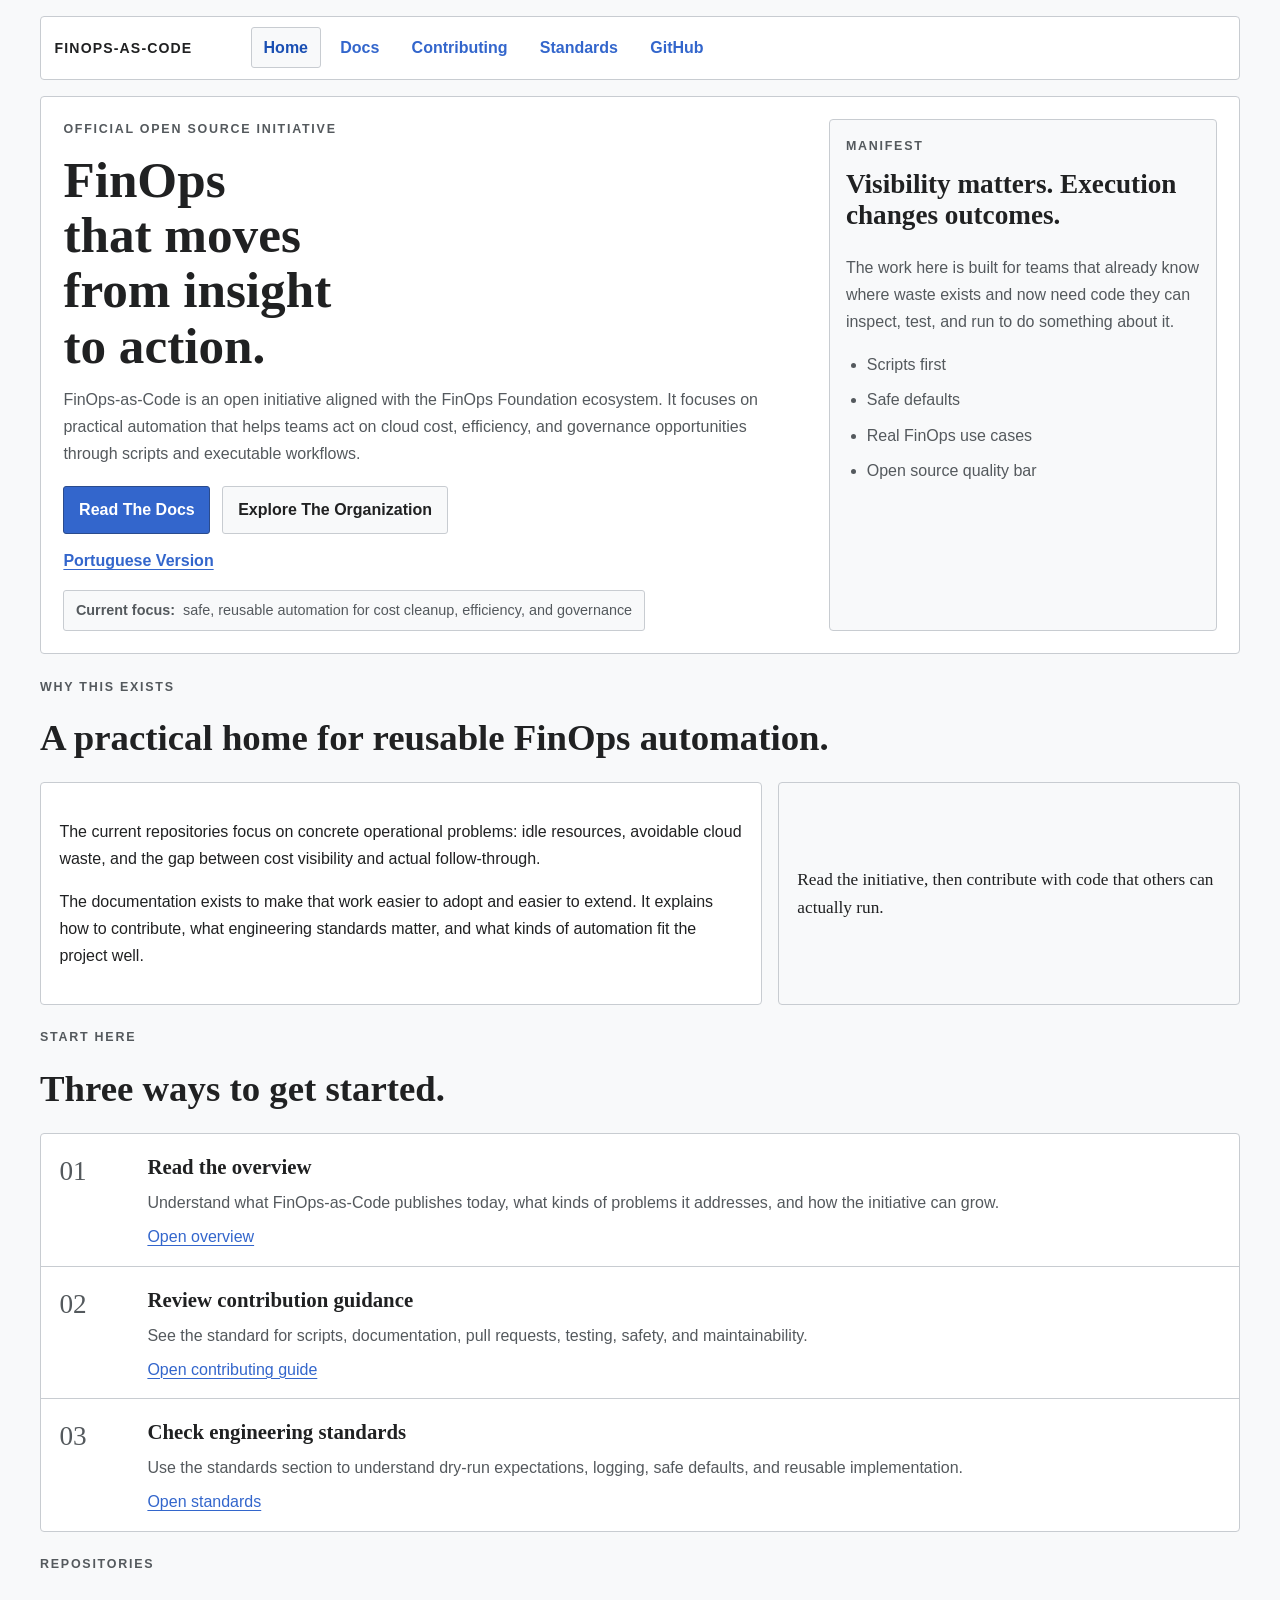
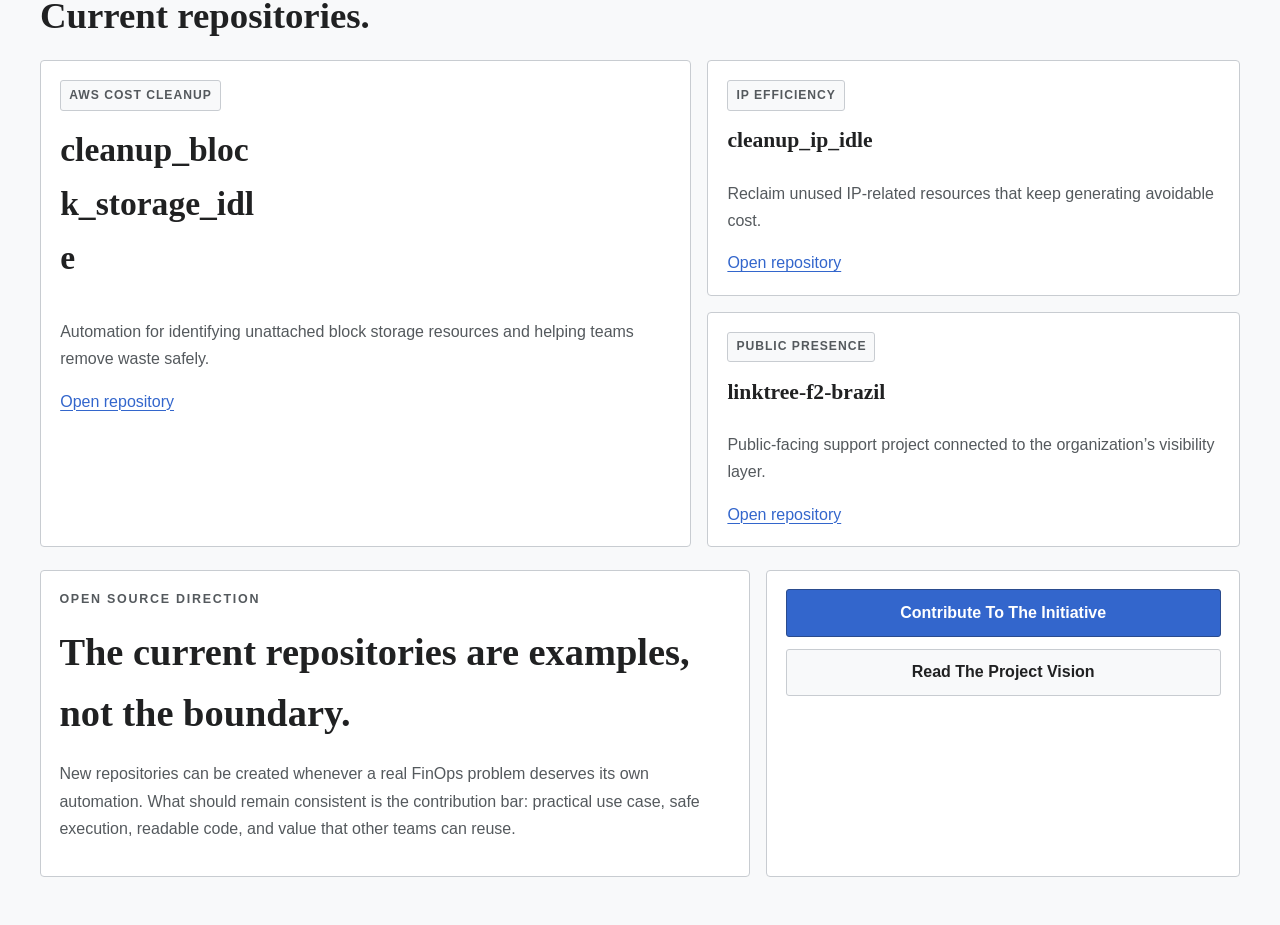
==== index.html @ 32e4cc2f "stabilize home layout and refactor docs pages" ====
<!DOCTYPE html>
<html lang="en">
  <head>
    <meta charset="UTF-8" />
    <meta name="viewport" content="width=device-width, initial-scale=1.0" />
    <title>FinOps as Code Docs</title>
    <meta
      name="description"
      content="Shared documentation hub for FinOps-as-Code repositories focused on practical FinOps automation."
    />
    <link rel="stylesheet" href="./assets/site.css" />
  </head>
  <body>
    <div class="shell">
      <div class="topbar">
        <div class="brand">FinOps-as-Code</div>
        <nav class="nav">
          <a class="current" href="./index.html">Home</a>
          <a href="./docs/">Docs</a>
          <a href="./docs/contributing/">Contributing</a>
          <a href="./docs/standards/">Standards</a>
          <a href="https://github.com/FinOps-as-Code">GitHub</a>
        </nav>
      </div>

      <header class="hero">
        <div class="hero-grid">
          <div class="hero-copy">
            <p class="eyebrow">Official Open Source Initiative</p>
            <h1>FinOps that moves from insight to action.</h1>
            <p class="lead">
              FinOps-as-Code is an open initiative aligned with the FinOps Foundation ecosystem. It focuses on
              practical automation that helps teams act on cloud cost, efficiency, and governance opportunities through
              scripts and executable workflows.
            </p>
            <div class="actions">
              <a class="button primary" href="./docs/">Read The Docs</a>
              <a class="button secondary" href="https://github.com/FinOps-as-Code">Explore The Organization</a>
            </div>
            <div class="lang-switch">
              <a href="./index.pt-BR.html">Portuguese Version</a>
            </div>
            <div class="hero-kicker">
              <strong>Current focus:</strong> safe, reusable automation for cost cleanup, efficiency, and governance
            </div>
          </div>

          <aside class="hero-panel">
            <p class="eyebrow">Manifest</p>
            <h2>Visibility matters. Execution changes outcomes.</h2>
            <p>
              The work here is built for teams that already know where waste exists and now need code they can inspect,
              test, and run to do something about it.
            </p>
            <ul class="panel-list">
              <li>Scripts first</li>
              <li>Safe defaults</li>
              <li>Real FinOps use cases</li>
              <li>Open source quality bar</li>
            </ul>
          </aside>
        </div>
      </header>

      <main>
        <section class="section narrative-band">
          <div class="section-heading">
            <p class="eyebrow">Why This Exists</p>
            <h2>A practical home for reusable FinOps automation.</h2>
          </div>
          <div class="narrative-grid">
            <div class="narrative-copy">
              <p>
                The current repositories focus on concrete operational problems: idle resources, avoidable cloud waste,
                and the gap between cost visibility and actual follow-through.
              </p>
              <p>
                The documentation exists to make that work easier to adopt and easier to extend. It explains how to
                contribute, what engineering standards matter, and what kinds of automation fit the project well.
              </p>
            </div>
            <div class="narrative-callout">
              <span>Read the initiative, then contribute with code that others can actually run.</span>
            </div>
          </div>
        </section>

        <section class="section entry-section">
          <div class="section-heading">
            <p class="eyebrow">Start Here</p>
            <h2>Three ways to get started.</h2>
          </div>
          <div class="entry-list">
            <article class="entry-item">
              <div class="entry-index">01</div>
              <div class="entry-body">
                <h3>Read the overview</h3>
                <p>Understand what FinOps-as-Code publishes today, what kinds of problems it addresses, and how the initiative can grow.</p>
                <a href="./docs/overview/">Open overview</a>
              </div>
            </article>
            <article class="entry-item">
              <div class="entry-index">02</div>
              <div class="entry-body">
                <h3>Review contribution guidance</h3>
                <p>See the standard for scripts, documentation, pull requests, testing, safety, and maintainability.</p>
                <a href="./docs/contributing/">Open contributing guide</a>
              </div>
            </article>
            <article class="entry-item">
              <div class="entry-index">03</div>
              <div class="entry-body">
                <h3>Check engineering standards</h3>
                <p>Use the standards section to understand dry-run expectations, logging, safe defaults, and reusable implementation.</p>
                <a href="./docs/standards/">Open standards</a>
              </div>
            </article>
          </div>
        </section>

        <section class="section repo-showcase">
          <div class="section-heading">
            <p class="eyebrow">Repositories</p>
            <h2>Current repositories.</h2>
          </div>
          <div class="repo-grid">
            <article class="repo-feature">
              <div class="repo-tag">AWS Cost Cleanup</div>
              <h3>cleanup_block_storage_idle</h3>
              <p>Automation for identifying unattached block storage resources and helping teams remove waste safely.</p>
              <a href="https://github.com/FinOps-as-Code/cleanup_block_storage_idle">Open repository</a>
            </article>
            <div class="repo-stack">
              <article class="repo-mini">
                <div class="repo-tag">IP Efficiency</div>
                <h3>cleanup_ip_idle</h3>
                <p>Reclaim unused IP-related resources that keep generating avoidable cost.</p>
                <a href="https://github.com/FinOps-as-Code/cleanup_ip_idle">Open repository</a>
              </article>
              <article class="repo-mini">
                <div class="repo-tag">Public Presence</div>
                <h3>linktree-f2-brazil</h3>
                <p>Public-facing support project connected to the organization’s visibility layer.</p>
                <a href="https://github.com/FinOps-as-Code/linktree-f2-brazil">Open repository</a>
              </article>
            </div>
          </div>
        </section>

        <section class="section closing-band">
          <div class="closing-copy">
            <p class="eyebrow">Open Source Direction</p>
            <h2>The current repositories are examples, not the boundary.</h2>
            <p>
              New repositories can be created whenever a real FinOps problem deserves its own automation. What should
              remain consistent is the contribution bar: practical use case, safe execution, readable code, and value
              that other teams can reuse.
            </p>
          </div>
          <div class="closing-actions">
            <a class="button primary" href="./docs/contributing/">Contribute To The Initiative</a>
            <a class="button secondary" href="./docs/overview/">Read The Project Vision</a>
          </div>
        </section>
      </main>
    </div>
  </body>
</html>
---- assets/site.css ----
:root {
  --bg: #f8f9fa;
  --surface: #ffffff;
  --surface-muted: #f8f9fa;
  --text: #202122;
  --text-soft: #54595d;
  --link: #3366cc;
  --link-hover: #1a4fb3;
  --border: #c8ccd1;
  --border-strong: #a2a9b1;
  --heading: #202122;
  --radius: 4px;
}

* {
  box-sizing: border-box;
}

html {
  scroll-behavior: smooth;
}

body {
  margin: 0;
  min-height: 100vh;
  background: var(--bg);
  color: var(--text);
  font-family: -apple-system, BlinkMacSystemFont, "Segoe UI", Helvetica, Arial, sans-serif;
  line-height: 1.6;
}

a {
  color: var(--link);
  text-decoration-thickness: 1px;
  text-underline-offset: 0.16em;
}

a:hover {
  color: var(--link-hover);
}

p,
li {
  line-height: 1.7;
}

ul,
ol {
  padding-left: 1.3rem;
}

code {
  font-family: "SFMono-Regular", Consolas, "Liberation Mono", Menlo, monospace;
  font-size: 0.92em;
  background: #eaecf0;
  border: 1px solid var(--border);
  border-radius: 3px;
  padding: 0.12rem 0.35rem;
}

.shell {
  width: min(1200px, calc(100% - 2rem));
  margin: 0 auto;
  padding: 1rem 0 3rem;
}

.topbar {
  display: flex;
  align-items: center;
  justify-content: space-between;
  gap: 1rem;
  flex-wrap: wrap;
  margin-bottom: 1rem;
  padding: 0.65rem 0.85rem;
  border: 1px solid var(--border);
  border-radius: var(--radius);
  background: var(--surface);
}

.brand {
  font-size: 0.88rem;
  font-weight: 700;
  letter-spacing: 0.08em;
  text-transform: uppercase;
  color: var(--text);
  flex: 1 1 180px;
}

.nav {
  display: flex;
  flex-wrap: wrap;
  gap: 0.45rem;
  flex: 999 1 520px;
}

.nav a {
  display: inline-flex;
  align-items: center;
  justify-content: center;
  padding: 0.42rem 0.72rem;
  border: 1px solid transparent;
  border-radius: 3px;
  color: var(--link);
  font-weight: 600;
  text-decoration: none;
}

.nav a.current,
.nav a:hover {
  border-color: var(--border);
  background: var(--surface-muted);
  color: var(--link-hover);
}

.hero {
  padding: 1.4rem;
  border: 1px solid var(--border);
  border-radius: var(--radius);
  background: var(--surface);
}

.hero-grid {
  display: grid;
  grid-template-columns: minmax(0, 1.45fr) minmax(280px, 0.75fr);
  gap: 1rem;
}

.eyebrow {
  margin: 0 0 0.7rem;
  font-size: 0.78rem;
  font-weight: 700;
  letter-spacing: 0.14em;
  text-transform: uppercase;
  color: var(--text-soft);
}

.hero h1,
.section h2,
.card h2,
.card h3,
.repo-feature h3,
.repo-mini h3,
.entry-body h3,
.hero-panel h2,
.closing-copy h2 {
  margin-top: 0;
  color: var(--heading);
  font-family: Georgia, "Times New Roman", serif;
}

.hero h1 {
  max-width: 13ch;
  margin-bottom: 0.8rem;
  font-size: clamp(2.2rem, 4vw, 3.5rem);
  line-height: 1.08;
  overflow-wrap: anywhere;
  text-wrap: balance;
}

.lead {
  max-width: 46rem;
  margin: 0;
  font-size: 1rem;
  color: var(--text-soft);
}

.content,
.card,
.hero,
.hero-panel,
.narrative-copy,
.narrative-callout,
.entry-list,
.repo-feature,
.repo-mini,
.closing-copy,
.closing-actions {
  overflow-wrap: anywhere;
}

.actions {
  display: flex;
  flex-wrap: wrap;
  gap: 0.75rem;
  margin-top: 1.2rem;
}

.button {
  display: inline-flex;
  align-items: center;
  justify-content: center;
  padding: 0.62rem 0.92rem;
  border: 1px solid var(--border);
  border-radius: 3px;
  background: var(--surface-muted);
  color: var(--text);
  font-weight: 600;
  text-decoration: none;
}

.button.primary {
  background: var(--link);
  border-color: #2a4b8d;
  color: #fff;
}

.button.secondary {
  background: var(--surface-muted);
}

.lang-switch {
  display: flex;
  flex-wrap: wrap;
  gap: 0.7rem;
  margin-top: 0.9rem;
}

.lang-switch a {
  font-weight: 600;
}

.hero-kicker {
  display: inline-flex;
  align-items: center;
  gap: 0.5rem;
  margin-top: 1rem;
  padding: 0.5rem 0.72rem;
  border: 1px solid var(--border);
  border-radius: 3px;
  background: var(--surface-muted);
  color: var(--text-soft);
  font-size: 0.9rem;
}

.hero-panel {
  padding: 1rem;
  border: 1px solid var(--border);
  border-radius: var(--radius);
  background: var(--surface-muted);
}

.hero-panel h2 {
  font-size: 1.7rem;
  line-height: 1.15;
}

.hero-panel p,
.hero-panel li {
  color: var(--text-soft);
}

.panel-list {
  display: grid;
  gap: 0.5rem;
  margin: 1rem 0 0;
}

.section {
  margin-top: 1.4rem;
}

.section-heading {
  margin-bottom: 0.9rem;
}

.section-heading h2 {
  margin-bottom: 0;
  font-size: clamp(1.7rem, 3vw, 2.3rem);
}

.narrative-grid,
.repo-grid,
.closing-band {
  display: grid;
  gap: 1rem;
}

.narrative-grid {
  grid-template-columns: minmax(0, 1.25fr) minmax(240px, 0.8fr);
}

.narrative-copy,
.narrative-callout,
.entry-list,
.repo-feature,
.repo-mini,
.closing-copy,
.closing-actions,
.content {
  border: 1px solid var(--border);
  border-radius: var(--radius);
  background: var(--surface);
}

.narrative-copy,
.narrative-callout,
.closing-copy,
.content {
  padding: 1.15rem;
}

.narrative-callout {
  display: flex;
  align-items: center;
  background: var(--surface-muted);
  font-family: Georgia, "Times New Roman", serif;
  font-size: 1.08rem;
}

.entry-list {
  overflow: hidden;
}

.entry-item {
  display: grid;
  grid-template-columns: 72px minmax(0, 1fr);
  gap: 1rem;
  padding: 1rem 1.15rem;
  border-bottom: 1px solid var(--border);
}

.entry-item:last-child {
  border-bottom: 0;
}

.entry-index {
  font-family: Georgia, "Times New Roman", serif;
  font-size: 1.7rem;
  color: var(--text-soft);
}

.entry-body h3 {
  margin-bottom: 0.35rem;
  font-size: 1.3rem;
}

.entry-body p {
  margin: 0 0 0.5rem;
  color: var(--text-soft);
}

.repo-grid {
  grid-template-columns: minmax(0, 1.1fr) minmax(280px, 0.9fr);
}

.repo-feature,
.repo-mini {
  padding: 1.2rem;
}

.repo-feature h3 {
  font-size: 2.1rem;
  max-width: 12ch;
}

.repo-mini h3 {
  font-size: 1.35rem;
}

.repo-feature p,
.repo-mini p,
.closing-copy p,
.content p,
.content li {
  color: var(--text-soft);
}

.repo-stack {
  display: grid;
  gap: 1rem;
}

.repo-tag {
  display: inline-flex;
  align-items: center;
  margin-bottom: 0.8rem;
  padding: 0.28rem 0.5rem;
  border: 1px solid var(--border);
  border-radius: 3px;
  background: var(--surface-muted);
  color: var(--text-soft);
  font-size: 0.76rem;
  font-weight: 700;
  letter-spacing: 0.08em;
  text-transform: uppercase;
}

.closing-band {
  grid-template-columns: minmax(0, 1.2fr) minmax(260px, 0.8fr);
  align-items: stretch;
}

.closing-copy h2 {
  margin-bottom: 0.6rem;
  font-size: clamp(1.7rem, 3vw, 2.4rem);
}

.closing-actions {
  display: grid;
  gap: 0.75rem;
  padding: 1.15rem;
  align-content: start;
}

.card {
  border: 1px solid var(--border);
  border-radius: var(--radius);
  padding: 1.15rem;
  background: var(--surface);
}

.card p {
  color: var(--text-soft);
}

.card h3 {
  margin-bottom: 0.6rem;
  font-size: 1.25rem;
}

.card.accent,
.card.dark {
  background: var(--surface-muted);
}

.content h2,
.content h3 {
  margin-top: 1.6rem;
  line-height: 1.18;
}

.content h2:first-child {
  margin-top: 0;
}

.callout {
  margin-bottom: 1.25rem;
  padding: 0.85rem 1rem;
  border-left: 4px solid var(--link);
  background: var(--surface-muted);
}

.meta {
  color: var(--text-soft);
  font-size: 0.96rem;
}

@media (max-width: 900px) {
  .hero-grid,
  .narrative-grid,
  .repo-grid,
  .closing-band {
    grid-template-columns: 1fr;
  }

  .topbar {
    flex-direction: column;
    align-items: flex-start;
  }

  .nav {
    width: 100%;
  }

  .entry-item {
    grid-template-columns: 1fr;
    gap: 0.35rem;
  }
}
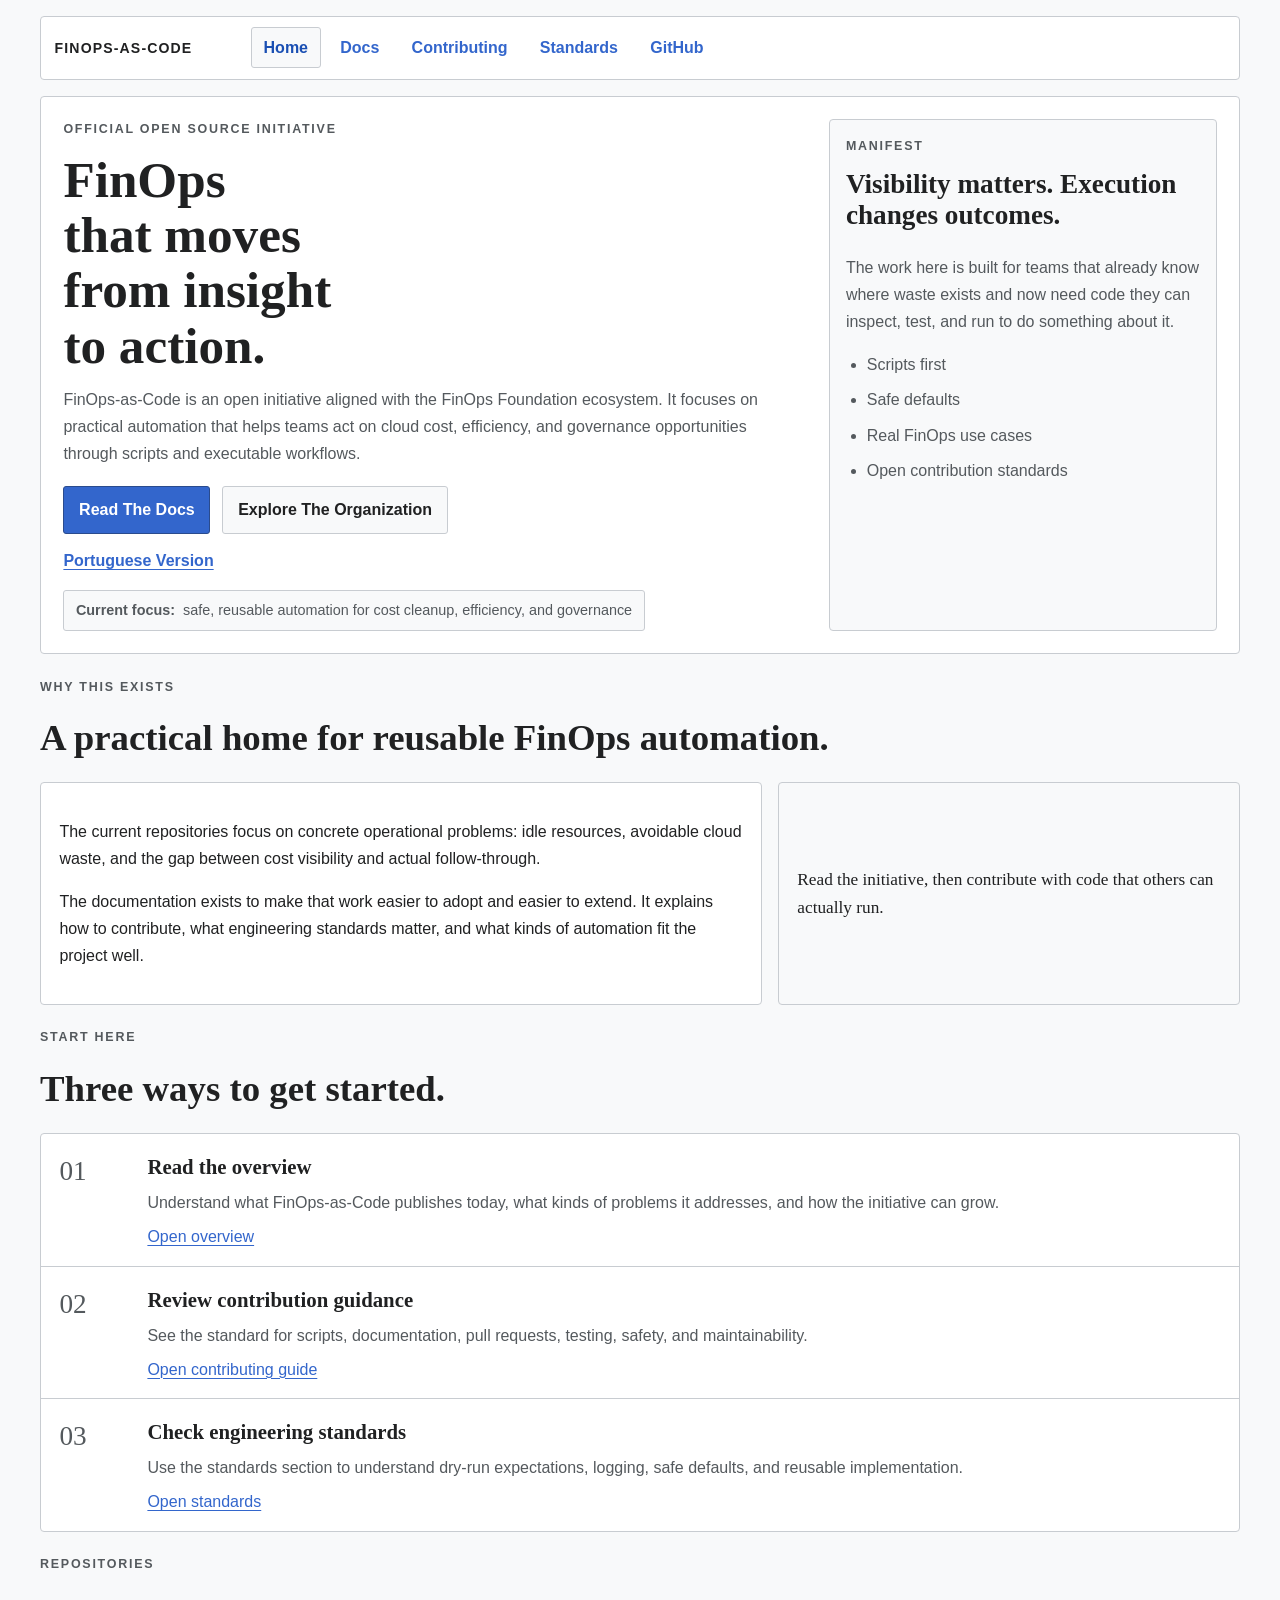
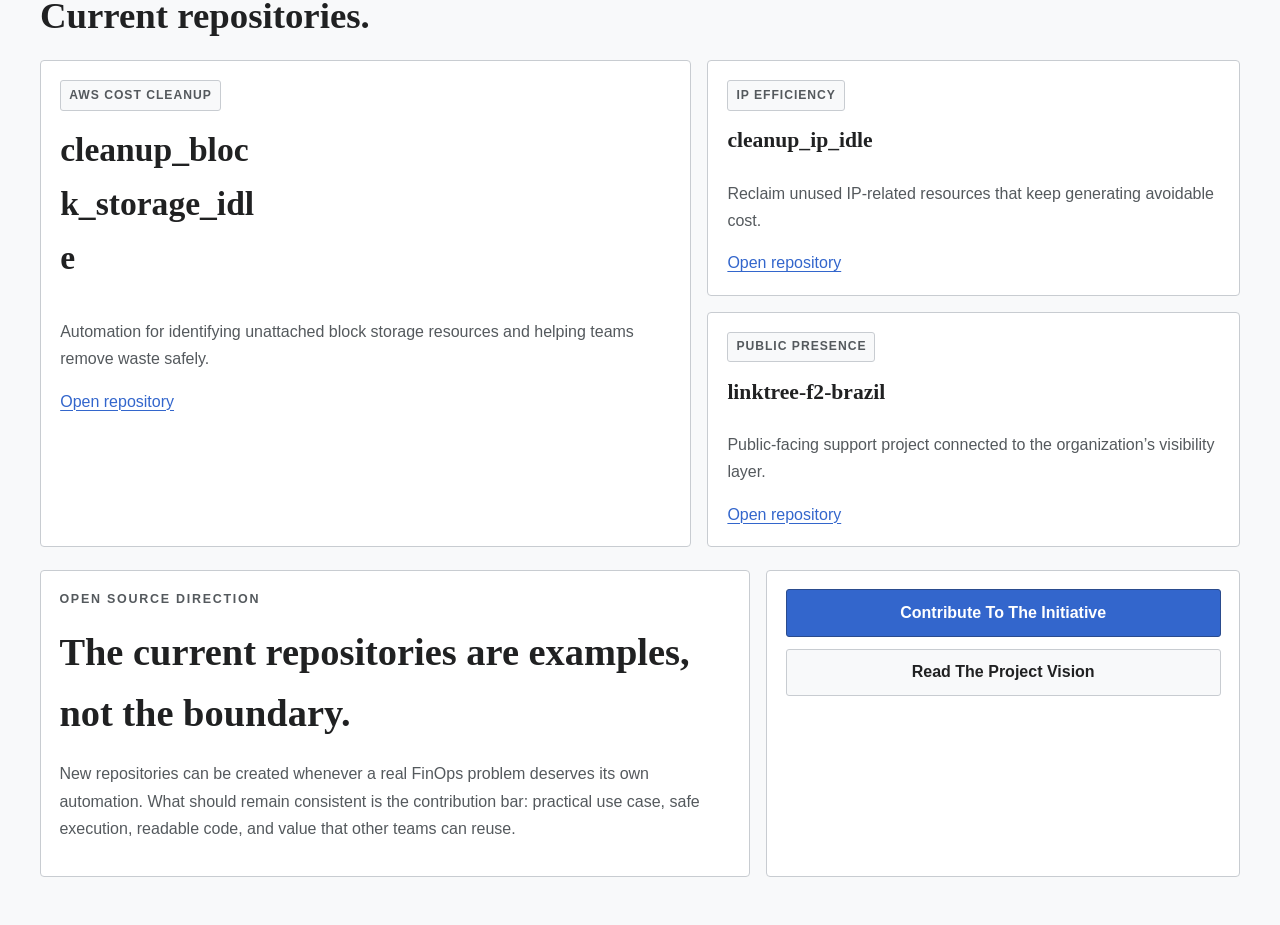
==== commit 311232f5: "fix hero stat overlap" ====
--- a/index.html
+++ b/index.html
@@ -56,7 +56,7 @@
               <li>Scripts first</li>
               <li>Safe defaults</li>
               <li>Real FinOps use cases</li>
-              <li>Open source quality bar</li>
+              <li>Open contribution standards</li>
             </ul>
           </aside>
         </div>
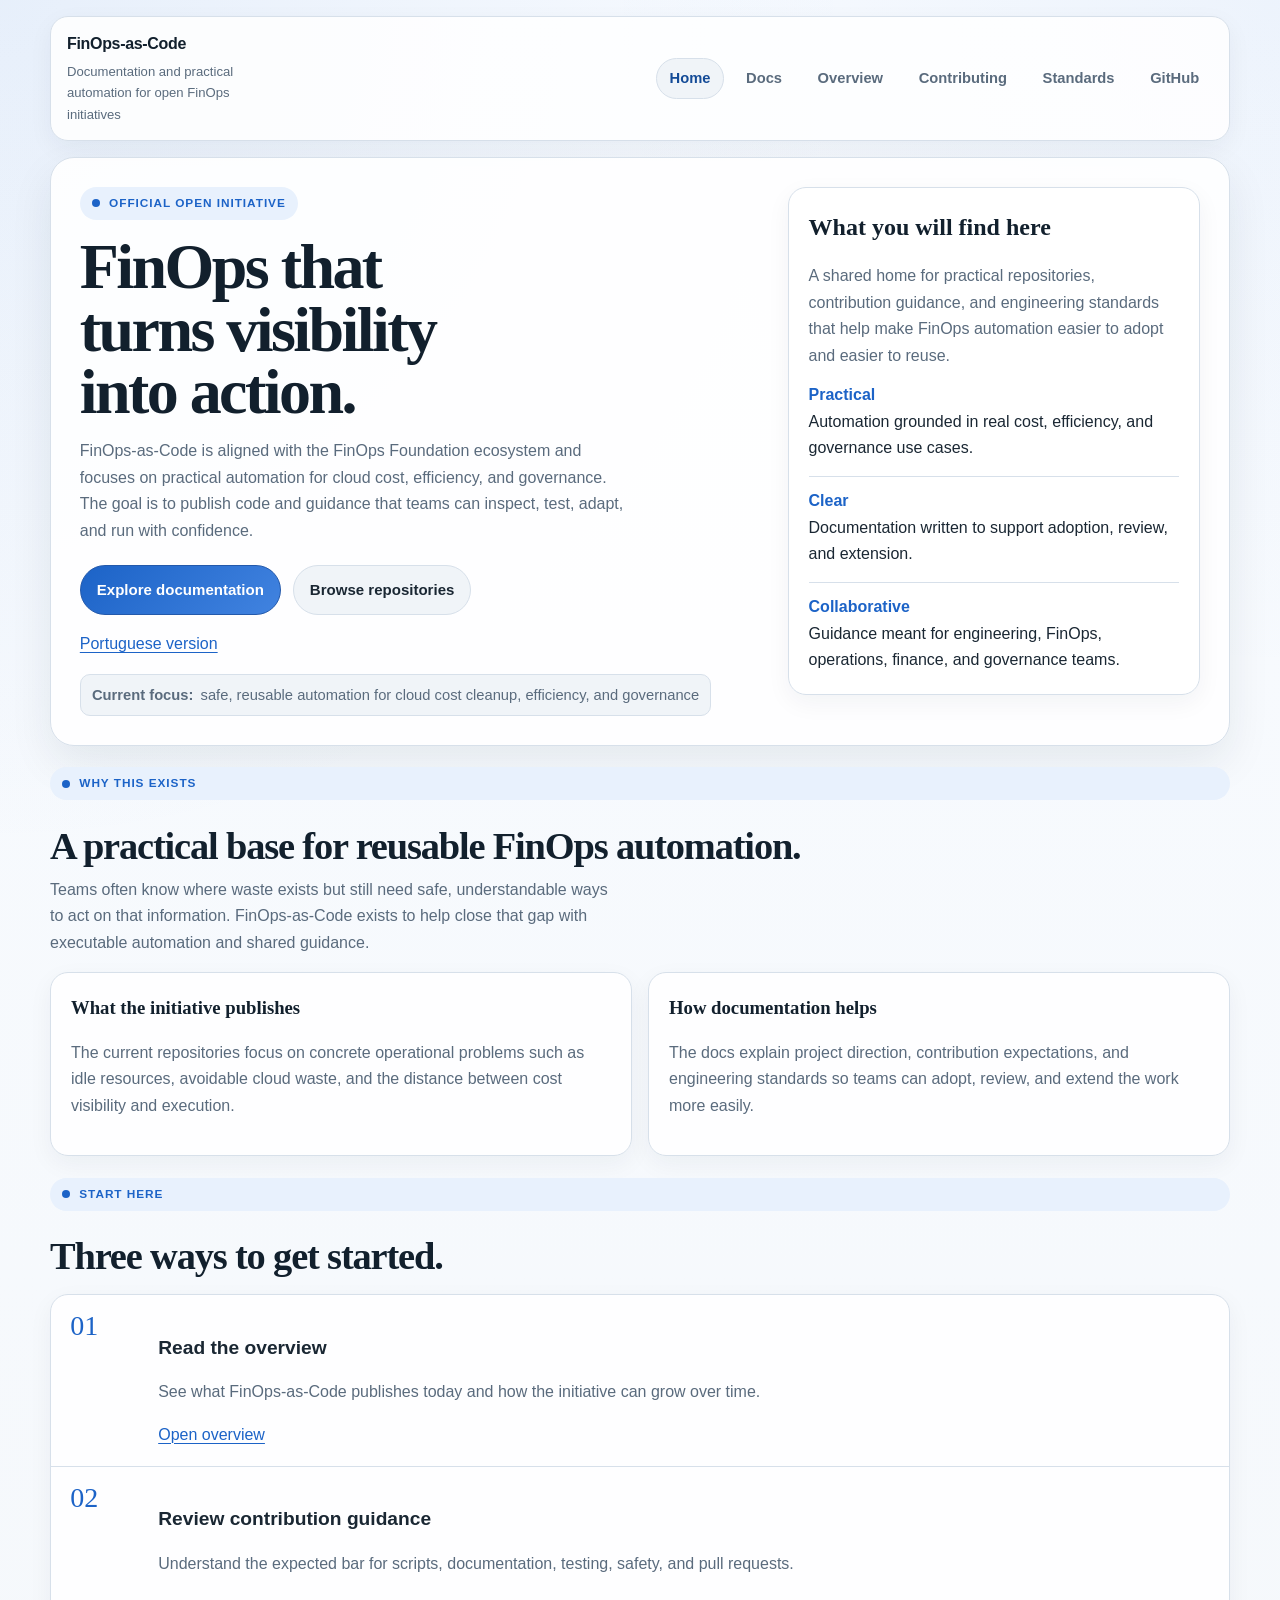
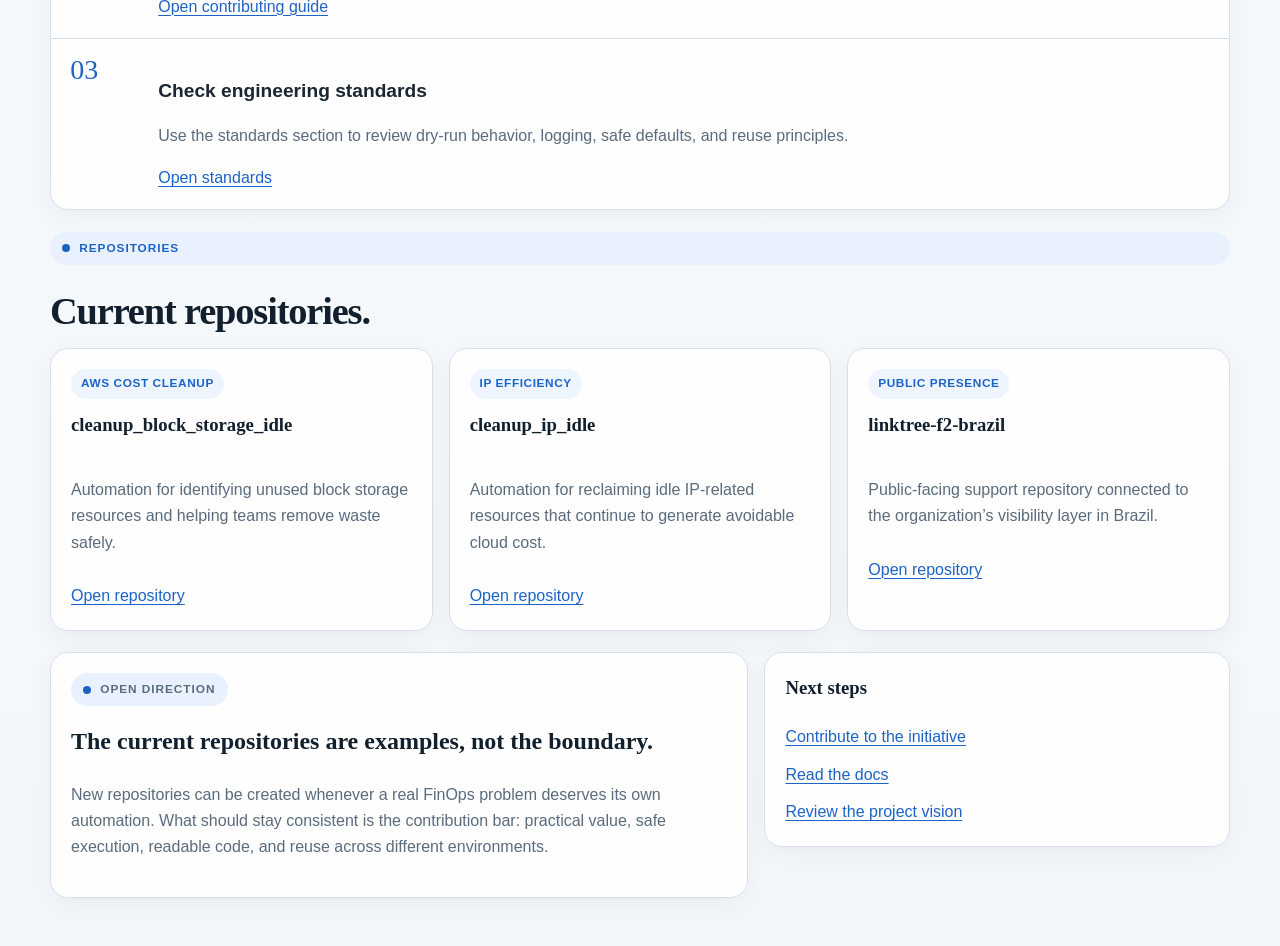
==== commit 30682773: "refactor docs site system" ====
--- a/index.html
+++ b/index.html
@@ -3,7 +3,7 @@
   <head>
     <meta charset="UTF-8" />
     <meta name="viewport" content="width=device-width, initial-scale=1.0" />
-    <title>FinOps as Code Docs</title>
+    <title>FinOps-as-Code</title>
     <meta
       name="description"
       content="Shared documentation hub for FinOps-as-Code repositories focused on practical FinOps automation."
@@ -13,79 +13,96 @@
   <body>
     <div class="shell">
       <div class="topbar">
-        <div class="brand">FinOps-as-Code</div>
+        <div class="brand">
+          <strong>FinOps-as-Code</strong>
+          <span>Documentation and practical automation for open FinOps initiatives</span>
+        </div>
         <nav class="nav">
           <a class="current" href="./index.html">Home</a>
-          <a href="./docs/">Docs</a>
-          <a href="./docs/contributing/">Contributing</a>
-          <a href="./docs/standards/">Standards</a>
+          <a href="./docs/index.html">Docs</a>
+          <a href="./docs/overview/index.html">Overview</a>
+          <a href="./docs/contributing/index.html">Contributing</a>
+          <a href="./docs/standards/index.html">Standards</a>
           <a href="https://github.com/FinOps-as-Code">GitHub</a>
         </nav>
       </div>
 
       <header class="hero">
         <div class="hero-grid">
-          <div class="hero-copy">
-            <p class="eyebrow">Official Open Source Initiative</p>
-            <h1>FinOps that moves from insight to action.</h1>
+          <div>
+            <p class="eyebrow">Official Open Initiative</p>
+            <h1>FinOps that turns visibility into action.</h1>
             <p class="lead">
-              FinOps-as-Code is an open initiative aligned with the FinOps Foundation ecosystem. It focuses on
-              practical automation that helps teams act on cloud cost, efficiency, and governance opportunities through
-              scripts and executable workflows.
+              FinOps-as-Code is aligned with the FinOps Foundation ecosystem and focuses on practical automation for
+              cloud cost, efficiency, and governance. The goal is to publish code and guidance that teams can inspect,
+              test, adapt, and run with confidence.
             </p>
             <div class="actions">
-              <a class="button primary" href="./docs/">Read The Docs</a>
-              <a class="button secondary" href="https://github.com/FinOps-as-Code">Explore The Organization</a>
+              <a class="button primary" href="./docs/index.html">Explore documentation</a>
+              <a class="button secondary" href="https://github.com/FinOps-as-Code">Browse repositories</a>
             </div>
             <div class="lang-switch">
-              <a href="./index.pt-BR.html">Portuguese Version</a>
+              <a href="./index.pt-BR.html">Portuguese version</a>
             </div>
             <div class="hero-kicker">
-              <strong>Current focus:</strong> safe, reusable automation for cost cleanup, efficiency, and governance
+              <strong>Current focus:</strong>
+              <span>safe, reusable automation for cloud cost cleanup, efficiency, and governance</span>
             </div>
           </div>
 
-          <aside class="hero-panel">
-            <p class="eyebrow">Manifest</p>
-            <h2>Visibility matters. Execution changes outcomes.</h2>
+          <aside class="summary-card">
+            <h2>What you will find here</h2>
             <p>
-              The work here is built for teams that already know where waste exists and now need code they can inspect,
-              test, and run to do something about it.
+              A shared home for practical repositories, contribution guidance, and engineering standards that help make
+              FinOps automation easier to adopt and easier to reuse.
             </p>
-            <ul class="panel-list">
-              <li>Scripts first</li>
-              <li>Safe defaults</li>
-              <li>Real FinOps use cases</li>
-              <li>Open contribution standards</li>
-            </ul>
+            <div class="summary-list">
+              <div class="summary-item">
+                <strong>Practical</strong>
+                <span>Automation grounded in real cost, efficiency, and governance use cases.</span>
+              </div>
+              <div class="summary-item">
+                <strong>Clear</strong>
+                <span>Documentation written to support adoption, review, and extension.</span>
+              </div>
+              <div class="summary-item">
+                <strong>Collaborative</strong>
+                <span>Guidance meant for engineering, FinOps, operations, finance, and governance teams.</span>
+              </div>
+            </div>
           </aside>
         </div>
       </header>
 
       <main>
-        <section class="section narrative-band">
+        <section class="section">
           <div class="section-heading">
             <p class="eyebrow">Why This Exists</p>
-            <h2>A practical home for reusable FinOps automation.</h2>
+            <h2>A practical base for reusable FinOps automation.</h2>
+            <p class="section-intro">
+              Teams often know where waste exists but still need safe, understandable ways to act on that information.
+              FinOps-as-Code exists to help close that gap with executable automation and shared guidance.
+            </p>
           </div>
-          <div class="narrative-grid">
-            <div class="narrative-copy">
+          <div class="split-grid">
+            <article class="split-card">
+              <h3>What the initiative publishes</h3>
               <p>
-                The current repositories focus on concrete operational problems: idle resources, avoidable cloud waste,
-                and the gap between cost visibility and actual follow-through.
+                The current repositories focus on concrete operational problems such as idle resources, avoidable cloud
+                waste, and the distance between cost visibility and execution.
               </p>
+            </article>
+            <article class="split-card">
+              <h3>How documentation helps</h3>
               <p>
-                The documentation exists to make that work easier to adopt and easier to extend. It explains how to
-                contribute, what engineering standards matter, and what kinds of automation fit the project well.
+                The docs explain project direction, contribution expectations, and engineering standards so teams can
+                adopt, review, and extend the work more easily.
               </p>
-            </div>
-            <div class="narrative-callout">
-              <span>Read the initiative, then contribute with code that others can actually run.</span>
-            </div>
+            </article>
           </div>
         </section>
 
-        <section class="section entry-section">
+        <section class="section">
           <div class="section-heading">
             <p class="eyebrow">Start Here</p>
             <h2>Three ways to get started.</h2>
@@ -95,71 +112,73 @@
               <div class="entry-index">01</div>
               <div class="entry-body">
                 <h3>Read the overview</h3>
-                <p>Understand what FinOps-as-Code publishes today, what kinds of problems it addresses, and how the initiative can grow.</p>
-                <a href="./docs/overview/">Open overview</a>
+                <p>See what FinOps-as-Code publishes today and how the initiative can grow over time.</p>
+                <a href="./docs/overview/index.html">Open overview</a>
               </div>
             </article>
             <article class="entry-item">
               <div class="entry-index">02</div>
               <div class="entry-body">
                 <h3>Review contribution guidance</h3>
-                <p>See the standard for scripts, documentation, pull requests, testing, safety, and maintainability.</p>
-                <a href="./docs/contributing/">Open contributing guide</a>
+                <p>Understand the expected bar for scripts, documentation, testing, safety, and pull requests.</p>
+                <a href="./docs/contributing/index.html">Open contributing guide</a>
               </div>
             </article>
             <article class="entry-item">
               <div class="entry-index">03</div>
               <div class="entry-body">
                 <h3>Check engineering standards</h3>
-                <p>Use the standards section to understand dry-run expectations, logging, safe defaults, and reusable implementation.</p>
-                <a href="./docs/standards/">Open standards</a>
+                <p>Use the standards section to review dry-run behavior, logging, safe defaults, and reuse principles.</p>
+                <a href="./docs/standards/index.html">Open standards</a>
               </div>
             </article>
           </div>
         </section>
 
-        <section class="section repo-showcase">
+        <section class="section">
           <div class="section-heading">
             <p class="eyebrow">Repositories</p>
             <h2>Current repositories.</h2>
           </div>
           <div class="repo-grid">
-            <article class="repo-feature">
-              <div class="repo-tag">AWS Cost Cleanup</div>
+            <article class="card">
+              <span class="card-tag">AWS Cost Cleanup</span>
               <h3>cleanup_block_storage_idle</h3>
-              <p>Automation for identifying unattached block storage resources and helping teams remove waste safely.</p>
+              <p>Automation for identifying unused block storage resources and helping teams remove waste safely.</p>
               <a href="https://github.com/FinOps-as-Code/cleanup_block_storage_idle">Open repository</a>
             </article>
-            <div class="repo-stack">
-              <article class="repo-mini">
-                <div class="repo-tag">IP Efficiency</div>
-                <h3>cleanup_ip_idle</h3>
-                <p>Reclaim unused IP-related resources that keep generating avoidable cost.</p>
-                <a href="https://github.com/FinOps-as-Code/cleanup_ip_idle">Open repository</a>
-              </article>
-              <article class="repo-mini">
-                <div class="repo-tag">Public Presence</div>
-                <h3>linktree-f2-brazil</h3>
-                <p>Public-facing support project connected to the organization’s visibility layer.</p>
-                <a href="https://github.com/FinOps-as-Code/linktree-f2-brazil">Open repository</a>
-              </article>
-            </div>
+            <article class="card">
+              <span class="card-tag">IP Efficiency</span>
+              <h3>cleanup_ip_idle</h3>
+              <p>Automation for reclaiming idle IP-related resources that continue to generate avoidable cloud cost.</p>
+              <a href="https://github.com/FinOps-as-Code/cleanup_ip_idle">Open repository</a>
+            </article>
+            <article class="card">
+              <span class="card-tag">Public Presence</span>
+              <h3>linktree-f2-brazil</h3>
+              <p>Public-facing support repository connected to the organization’s visibility layer in Brazil.</p>
+              <a href="https://github.com/FinOps-as-Code/linktree-f2-brazil">Open repository</a>
+            </article>
           </div>
         </section>
 
-        <section class="section closing-band">
-          <div class="closing-copy">
-            <p class="eyebrow">Open Source Direction</p>
-            <h2>The current repositories are examples, not the boundary.</h2>
-            <p>
-              New repositories can be created whenever a real FinOps problem deserves its own automation. What should
-              remain consistent is the contribution bar: practical use case, safe execution, readable code, and value
-              that other teams can reuse.
-            </p>
-          </div>
-          <div class="closing-actions">
-            <a class="button primary" href="./docs/contributing/">Contribute To The Initiative</a>
-            <a class="button secondary" href="./docs/overview/">Read The Project Vision</a>
+        <section class="section">
+          <div class="cta-layout">
+            <article class="cta-card">
+              <p class="eyebrow">Open Direction</p>
+              <h2>The current repositories are examples, not the boundary.</h2>
+              <p>
+                New repositories can be created whenever a real FinOps problem deserves its own automation. What should
+                stay consistent is the contribution bar: practical value, safe execution, readable code, and reuse
+                across different environments.
+              </p>
+            </article>
+            <article class="card">
+              <h3>Next steps</h3>
+              <a href="./docs/contributing/index.html">Contribute to the initiative</a>
+              <a href="./docs/index.html">Read the docs</a>
+              <a href="./docs/overview/index.html">Review the project vision</a>
+            </article>
           </div>
         </section>
       </main>
--- a/assets/site.css
+++ b/assets/site.css
@@ -1,18 +1,28 @@
 :root {
-  --bg: #f8f9fa;
+  --bg: #f5f7fa;
   --surface: #ffffff;
-  --surface-muted: #f8f9fa;
-  --text: #202122;
-  --text-soft: #54595d;
-  --link: #3366cc;
-  --link-hover: #1a4fb3;
-  --border: #c8ccd1;
-  --border-strong: #a2a9b1;
-  --heading: #202122;
-  --radius: 4px;
-}
-
-* {
+  --surface-muted: #f0f4f8;
+  --surface-accent: #eef5ff;
+  --border: #d7e0ea;
+  --border-strong: #b8c7d6;
+  --text: #1a2733;
+  --text-soft: #5a6b7d;
+  --heading: #12202d;
+  --link: #1c63c7;
+  --link-hover: #144b97;
+  --accent: #1c63c7;
+  --accent-soft: #e8f1fd;
+  --shadow-sm: 0 8px 24px rgba(16, 33, 52, 0.05);
+  --shadow-md: 0 18px 44px rgba(16, 33, 52, 0.08);
+  --radius-sm: 10px;
+  --radius-md: 18px;
+  --radius-lg: 24px;
+  --max-width: 1180px;
+}
+
+*,
+*::before,
+*::after {
   box-sizing: border-box;
 }
 
@@ -23,10 +33,13 @@
 body {
   margin: 0;
   min-height: 100vh;
-  background: var(--bg);
+  background:
+    radial-gradient(circle at top left, rgba(28, 99, 199, 0.08), transparent 30%),
+    radial-gradient(circle at top right, rgba(28, 99, 199, 0.05), transparent 24%),
+    linear-gradient(180deg, #f8fbff 0%, #f4f7fa 100%);
   color: var(--text);
   font-family: -apple-system, BlinkMacSystemFont, "Segoe UI", Helvetica, Arial, sans-serif;
-  line-height: 1.6;
+  line-height: 1.65;
 }
 
 a {
@@ -41,25 +54,25 @@
 
 p,
 li {
-  line-height: 1.7;
+  overflow-wrap: anywhere;
 }
 
 ul,
 ol {
-  padding-left: 1.3rem;
+  padding-left: 1.25rem;
 }
 
 code {
   font-family: "SFMono-Regular", Consolas, "Liberation Mono", Menlo, monospace;
   font-size: 0.92em;
-  background: #eaecf0;
+  background: #eef2f6;
   border: 1px solid var(--border);
-  border-radius: 3px;
+  border-radius: 6px;
   padding: 0.12rem 0.35rem;
 }
 
 .shell {
-  width: min(1200px, calc(100% - 2rem));
+  width: min(var(--max-width), calc(100% - 2rem));
   margin: 0 auto;
   padding: 1rem 0 3rem;
 }
@@ -71,36 +84,53 @@
   gap: 1rem;
   flex-wrap: wrap;
   margin-bottom: 1rem;
-  padding: 0.65rem 0.85rem;
+  padding: 0.9rem 1rem;
   border: 1px solid var(--border);
-  border-radius: var(--radius);
-  background: var(--surface);
+  border-radius: var(--radius-md);
+  background: rgba(255, 255, 255, 0.86);
+  box-shadow: var(--shadow-sm);
 }
 
 .brand {
-  font-size: 0.88rem;
+  flex: 1 1 200px;
+  min-width: 0;
+}
+
+.brand a,
+.brand strong {
+  display: block;
+  color: var(--heading);
+  text-decoration: none;
+  font-size: 1rem;
   font-weight: 700;
-  letter-spacing: 0.08em;
-  text-transform: uppercase;
-  color: var(--text);
-  flex: 1 1 180px;
+  letter-spacing: -0.02em;
+}
+
+.brand span {
+  display: block;
+  margin-top: 0.18rem;
+  color: var(--text-soft);
+  font-size: 0.82rem;
 }
 
 .nav {
   display: flex;
+  flex: 999 1 540px;
   flex-wrap: wrap;
-  gap: 0.45rem;
-  flex: 999 1 520px;
+  justify-content: flex-end;
+  gap: 0.5rem;
 }
 
 .nav a {
   display: inline-flex;
   align-items: center;
   justify-content: center;
-  padding: 0.42rem 0.72rem;
+  min-height: 38px;
+  padding: 0.45rem 0.8rem;
   border: 1px solid transparent;
-  border-radius: 3px;
-  color: var(--link);
+  border-radius: 999px;
+  color: var(--text-soft);
+  font-size: 0.92rem;
   font-weight: 600;
   text-decoration: none;
 }
@@ -113,198 +143,256 @@
 }
 
 .hero {
-  padding: 1.4rem;
+  padding: 1.8rem;
   border: 1px solid var(--border);
-  border-radius: var(--radius);
-  background: var(--surface);
+  border-radius: var(--radius-lg);
+  background: rgba(255, 255, 255, 0.9);
+  box-shadow: var(--shadow-md);
 }
 
 .hero-grid {
   display: grid;
-  grid-template-columns: minmax(0, 1.45fr) minmax(280px, 0.75fr);
-  gap: 1rem;
+  grid-template-columns: minmax(0, 1.25fr) minmax(280px, 0.75fr);
+  gap: 1.25rem;
+  align-items: start;
 }
 
 .eyebrow {
-  margin: 0 0 0.7rem;
-  font-size: 0.78rem;
+  display: inline-flex;
+  align-items: center;
+  gap: 0.55rem;
+  margin: 0 0 1rem;
+  padding: 0.42rem 0.78rem;
+  border-radius: 999px;
+  background: var(--accent-soft);
+  color: var(--accent);
+  font-size: 0.74rem;
   font-weight: 700;
-  letter-spacing: 0.14em;
+  letter-spacing: 0.08em;
   text-transform: uppercase;
-  color: var(--text-soft);
+}
+
+.eyebrow::before {
+  content: "";
+  width: 8px;
+  height: 8px;
+  border-radius: 50%;
+  background: var(--accent);
 }
 
 .hero h1,
-.section h2,
-.card h2,
+.section-heading h2,
+.content h2,
+.content h3,
 .card h3,
-.repo-feature h3,
-.repo-mini h3,
-.entry-body h3,
-.hero-panel h2,
-.closing-copy h2 {
+.summary-card h2,
+.split-card h3,
+.cta-card h2 {
   margin-top: 0;
   color: var(--heading);
   font-family: Georgia, "Times New Roman", serif;
 }
 
 .hero h1 {
-  max-width: 13ch;
-  margin-bottom: 0.8rem;
-  font-size: clamp(2.2rem, 4vw, 3.5rem);
-  line-height: 1.08;
+  max-width: 12ch;
+  margin-bottom: 0.9rem;
+  font-size: clamp(2.4rem, 5vw, 4.4rem);
+  line-height: 0.98;
+  letter-spacing: -0.04em;
   overflow-wrap: anywhere;
   text-wrap: balance;
 }
 
 .lead {
-  max-width: 46rem;
+  max-width: 62ch;
   margin: 0;
+  color: var(--text-soft);
   font-size: 1rem;
-  color: var(--text-soft);
-}
-
-.content,
-.card,
-.hero,
-.hero-panel,
-.narrative-copy,
-.narrative-callout,
-.entry-list,
-.repo-feature,
-.repo-mini,
-.closing-copy,
-.closing-actions {
-  overflow-wrap: anywhere;
-}
-
-.actions {
+}
+
+.actions,
+.lang-switch {
   display: flex;
   flex-wrap: wrap;
   gap: 0.75rem;
-  margin-top: 1.2rem;
+}
+
+.actions {
+  margin-top: 1.35rem;
+}
+
+.lang-switch {
+  margin-top: 1rem;
 }
 
 .button {
   display: inline-flex;
   align-items: center;
   justify-content: center;
-  padding: 0.62rem 0.92rem;
+  min-height: 46px;
+  padding: 0.72rem 1rem;
   border: 1px solid var(--border);
-  border-radius: 3px;
+  border-radius: 999px;
   background: var(--surface-muted);
   color: var(--text);
+  font-size: 0.94rem;
   font-weight: 600;
   text-decoration: none;
 }
 
 .button.primary {
-  background: var(--link);
-  border-color: #2a4b8d;
-  color: #fff;
-}
-
-.button.secondary {
-  background: var(--surface-muted);
-}
-
-.lang-switch {
-  display: flex;
-  flex-wrap: wrap;
-  gap: 0.7rem;
-  margin-top: 0.9rem;
-}
-
-.lang-switch a {
-  font-weight: 600;
+  background: linear-gradient(135deg, var(--accent), #4183e0);
+  border-color: #2359ab;
+  color: #ffffff;
+}
+
+.button.secondary:hover,
+.button.primary:hover {
+  text-decoration: none;
 }
 
 .hero-kicker {
   display: inline-flex;
-  align-items: center;
-  gap: 0.5rem;
+  flex-wrap: wrap;
+  gap: 0.45rem;
   margin-top: 1rem;
-  padding: 0.5rem 0.72rem;
+  padding: 0.5rem 0.7rem;
   border: 1px solid var(--border);
-  border-radius: 3px;
+  border-radius: var(--radius-sm);
   background: var(--surface-muted);
   color: var(--text-soft);
-  font-size: 0.9rem;
-}
-
-.hero-panel {
-  padding: 1rem;
+  font-size: 0.92rem;
+}
+
+.summary-card,
+.split-card,
+.card,
+.content,
+.cta-card,
+.entry-list {
   border: 1px solid var(--border);
-  border-radius: var(--radius);
-  background: var(--surface-muted);
-}
-
-.hero-panel h2 {
-  font-size: 1.7rem;
-  line-height: 1.15;
-}
-
-.hero-panel p,
-.hero-panel li {
-  color: var(--text-soft);
-}
-
-.panel-list {
-  display: grid;
-  gap: 0.5rem;
-  margin: 1rem 0 0;
+  border-radius: var(--radius-md);
+  background: rgba(255, 255, 255, 0.9);
+  box-shadow: var(--shadow-sm);
+}
+
+.summary-card,
+.split-card,
+.card,
+.content,
+.cta-card {
+  padding: 1.25rem;
+}
+
+.summary-card h2,
+.summary-card h3,
+.split-card h3,
+.card h3 {
+  margin-bottom: 0.55rem;
+}
+
+.summary-card p,
+.summary-card li,
+.split-card p,
+.split-card li,
+.card p,
+.content p,
+.content li,
+.entry-body p,
+.cta-card p {
+  color: var(--text-soft);
+}
+
+.summary-list {
+  display: grid;
+  gap: 0.9rem;
+  margin-top: 1rem;
+}
+
+.summary-item {
+  display: grid;
+  gap: 0.28rem;
+  padding-top: 0.9rem;
+  border-top: 1px solid var(--border);
+}
+
+.summary-item:first-child {
+  padding-top: 0;
+  border-top: 0;
+}
+
+.summary-item strong {
+  color: var(--accent);
+  font-size: 1rem;
+  line-height: 1.2;
 }
 
 .section {
-  margin-top: 1.4rem;
+  margin-top: 1.35rem;
 }
 
 .section-heading {
-  margin-bottom: 0.9rem;
+  display: grid;
+  gap: 0.6rem;
+  margin-bottom: 1rem;
 }
 
 .section-heading h2 {
   margin-bottom: 0;
-  font-size: clamp(1.7rem, 3vw, 2.3rem);
-}
-
-.narrative-grid,
+  font-size: clamp(1.8rem, 3vw, 2.6rem);
+  line-height: 1.08;
+  letter-spacing: -0.03em;
+}
+
+.section-intro {
+  max-width: 64ch;
+  margin: 0;
+  color: var(--text-soft);
+}
+
+.grid.cards,
+.split-grid,
 .repo-grid,
-.closing-band {
+.cta-layout {
   display: grid;
   gap: 1rem;
 }
 
-.narrative-grid {
-  grid-template-columns: minmax(0, 1.25fr) minmax(240px, 0.8fr);
-}
-
-.narrative-copy,
-.narrative-callout,
-.entry-list,
-.repo-feature,
-.repo-mini,
-.closing-copy,
-.closing-actions,
-.content {
-  border: 1px solid var(--border);
-  border-radius: var(--radius);
-  background: var(--surface);
-}
-
-.narrative-copy,
-.narrative-callout,
-.closing-copy,
-.content {
-  padding: 1.15rem;
-}
-
-.narrative-callout {
-  display: flex;
+.grid.cards {
+  grid-template-columns: repeat(3, minmax(0, 1fr));
+}
+
+.split-grid {
+  grid-template-columns: repeat(2, minmax(0, 1fr));
+}
+
+.repo-grid {
+  grid-template-columns: repeat(3, minmax(0, 1fr));
+}
+
+.cta-layout {
+  grid-template-columns: minmax(0, 1.2fr) minmax(260px, 0.8fr);
+  align-items: start;
+}
+
+.card {
+  display: grid;
+  gap: 0.7rem;
+  align-content: start;
+}
+
+.card-tag {
+  display: inline-flex;
   align-items: center;
-  background: var(--surface-muted);
-  font-family: Georgia, "Times New Roman", serif;
-  font-size: 1.08rem;
+  width: fit-content;
+  padding: 0.32rem 0.62rem;
+  border-radius: 999px;
+  background: var(--surface-accent);
+  color: var(--accent);
+  font-size: 0.74rem;
+  font-weight: 700;
+  letter-spacing: 0.05em;
+  text-transform: uppercase;
 }
 
 .entry-list {
@@ -315,7 +403,7 @@
   display: grid;
   grid-template-columns: 72px minmax(0, 1fr);
   gap: 1rem;
-  padding: 1rem 1.15rem;
+  padding: 1.1rem 1.2rem;
   border-bottom: 1px solid var(--border);
 }
 
@@ -324,146 +412,104 @@
 }
 
 .entry-index {
+  color: var(--accent);
   font-family: Georgia, "Times New Roman", serif;
-  font-size: 1.7rem;
-  color: var(--text-soft);
+  font-size: 1.75rem;
+  line-height: 1;
 }
 
 .entry-body h3 {
   margin-bottom: 0.35rem;
-  font-size: 1.3rem;
-}
-
-.entry-body p {
-  margin: 0 0 0.5rem;
-  color: var(--text-soft);
-}
-
-.repo-grid {
-  grid-template-columns: minmax(0, 1.1fr) minmax(280px, 0.9fr);
-}
-
-.repo-feature,
-.repo-mini {
-  padding: 1.2rem;
-}
-
-.repo-feature h3 {
-  font-size: 2.1rem;
-  max-width: 12ch;
-}
-
-.repo-mini h3 {
-  font-size: 1.35rem;
-}
-
-.repo-feature p,
-.repo-mini p,
-.closing-copy p,
-.content p,
-.content li {
-  color: var(--text-soft);
-}
-
-.repo-stack {
-  display: grid;
-  gap: 1rem;
-}
-
-.repo-tag {
-  display: inline-flex;
-  align-items: center;
-  margin-bottom: 0.8rem;
-  padding: 0.28rem 0.5rem;
-  border: 1px solid var(--border);
-  border-radius: 3px;
-  background: var(--surface-muted);
-  color: var(--text-soft);
-  font-size: 0.76rem;
-  font-weight: 700;
-  letter-spacing: 0.08em;
-  text-transform: uppercase;
-}
-
-.closing-band {
-  grid-template-columns: minmax(0, 1.2fr) minmax(260px, 0.8fr);
-  align-items: stretch;
-}
-
-.closing-copy h2 {
-  margin-bottom: 0.6rem;
-  font-size: clamp(1.7rem, 3vw, 2.4rem);
-}
-
-.closing-actions {
-  display: grid;
-  gap: 0.75rem;
-  padding: 1.15rem;
-  align-content: start;
-}
-
-.card {
-  border: 1px solid var(--border);
-  border-radius: var(--radius);
-  padding: 1.15rem;
-  background: var(--surface);
-}
-
-.card p {
-  color: var(--text-soft);
-}
-
-.card h3 {
-  margin-bottom: 0.6rem;
-  font-size: 1.25rem;
-}
-
-.card.accent,
-.card.dark {
-  background: var(--surface-muted);
+  font-size: 1.2rem;
 }
 
 .content h2,
 .content h3 {
-  margin-top: 1.6rem;
+  margin-top: 1.7rem;
   line-height: 1.18;
 }
 
-.content h2:first-child {
+.content h2:first-child,
+.content h3:first-child {
   margin-top: 0;
 }
 
 .callout {
   margin-bottom: 1.25rem;
-  padding: 0.85rem 1rem;
-  border-left: 4px solid var(--link);
-  background: var(--surface-muted);
-}
-
-.meta {
-  color: var(--text-soft);
-  font-size: 0.96rem;
-}
-
-@media (max-width: 900px) {
+  padding: 1rem 1.05rem;
+  border-left: 4px solid var(--accent);
+  border-radius: 0 var(--radius-sm) var(--radius-sm) 0;
+  background: var(--surface-accent);
+  color: var(--text);
+}
+
+.footer-note {
+  margin-top: 1.4rem;
+  color: var(--text-soft);
+  font-size: 0.9rem;
+}
+
+@media (max-width: 1080px) {
   .hero-grid,
-  .narrative-grid,
+  .split-grid,
   .repo-grid,
-  .closing-band {
+  .cta-layout,
+  .grid.cards {
     grid-template-columns: 1fr;
   }
 
+  .hero h1 {
+    max-width: 10ch;
+  }
+}
+
+@media (max-width: 760px) {
+  .shell {
+    width: min(var(--max-width), calc(100% - 1rem));
+  }
+
+  .topbar,
+  .hero,
+  .summary-card,
+  .split-card,
+  .card,
+  .content,
+  .cta-card {
+    padding: 1rem;
+  }
+
   .topbar {
-    flex-direction: column;
     align-items: flex-start;
   }
 
   .nav {
     width: 100%;
+    justify-content: flex-start;
+  }
+
+  .nav a {
+    min-height: 36px;
+    padding: 0.4rem 0.72rem;
+    font-size: 0.88rem;
+  }
+
+  .hero h1 {
+    max-width: none;
+    font-size: 2.45rem;
+  }
+
+  .actions,
+  .lang-switch {
+    flex-direction: column;
+    align-items: stretch;
+  }
+
+  .button {
+    width: 100%;
   }
 
   .entry-item {
     grid-template-columns: 1fr;
-    gap: 0.35rem;
-  }
-}
+    gap: 0.45rem;
+  }
+}
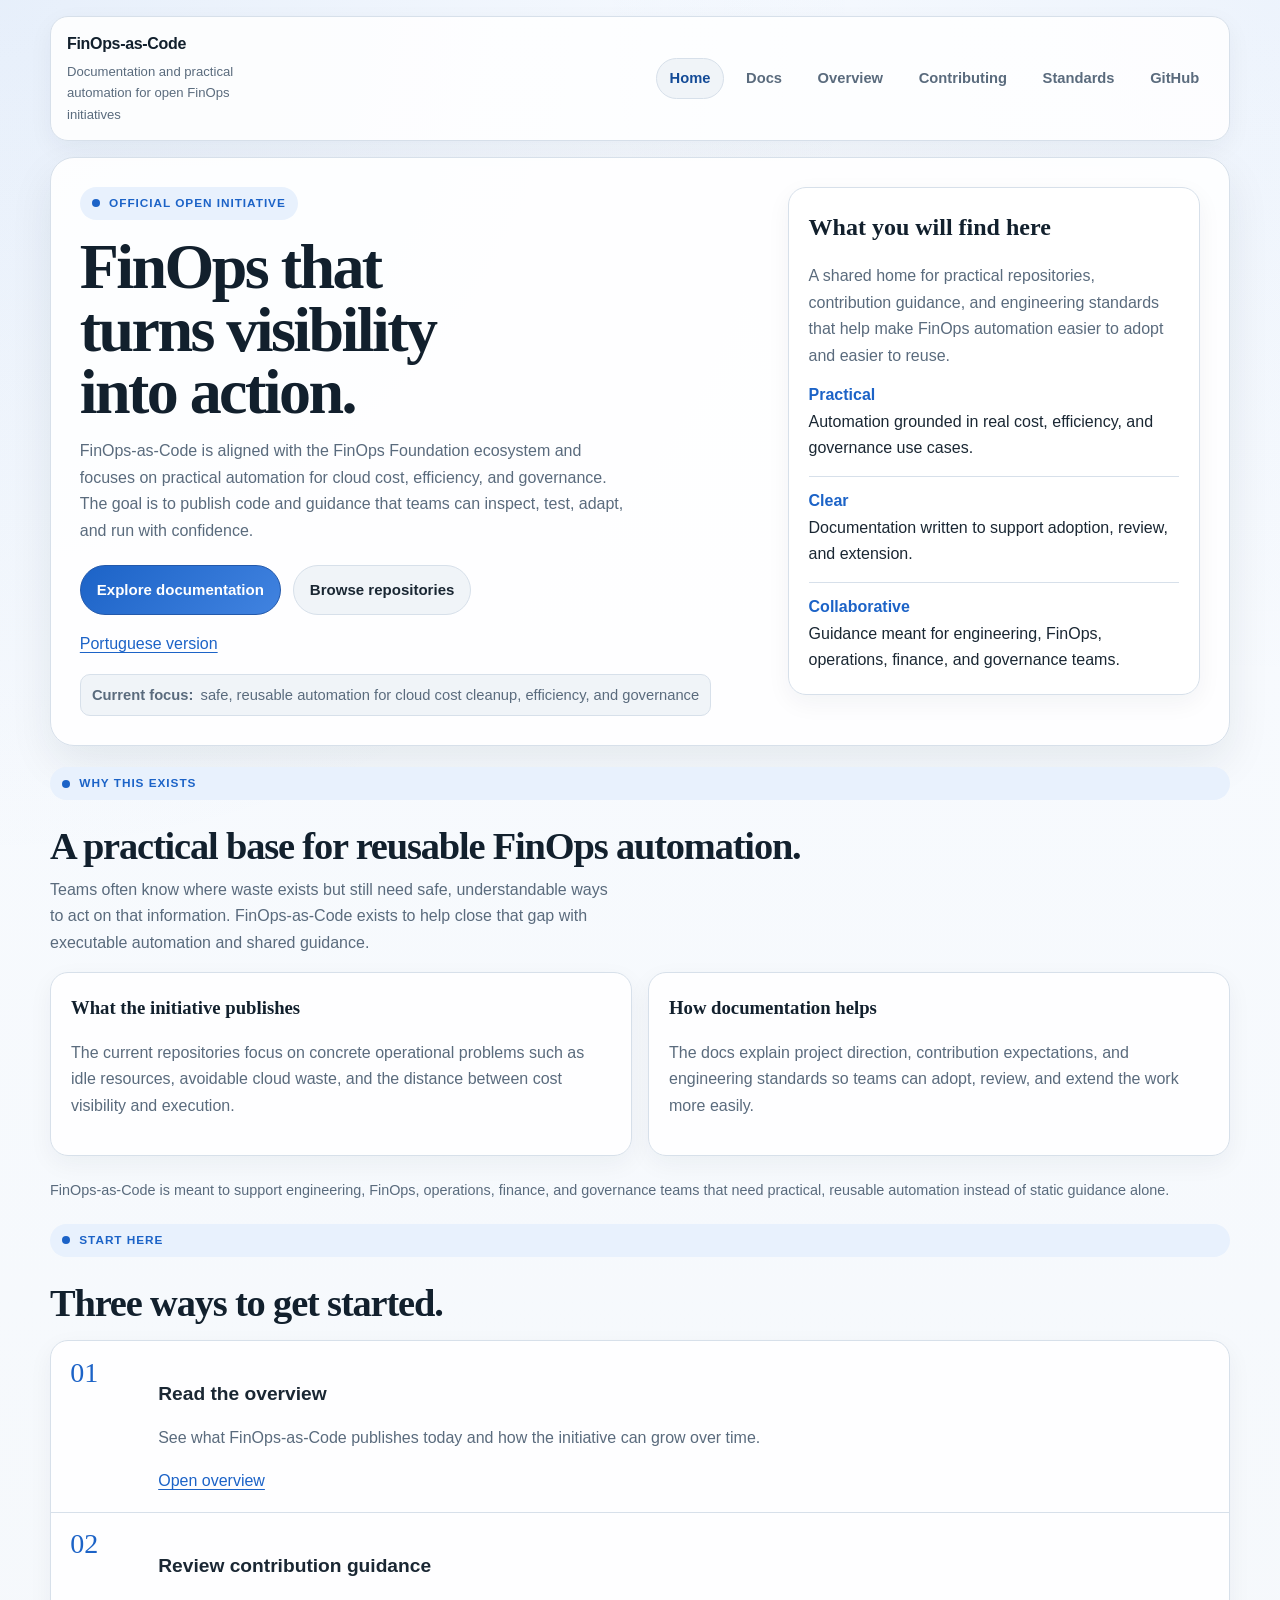
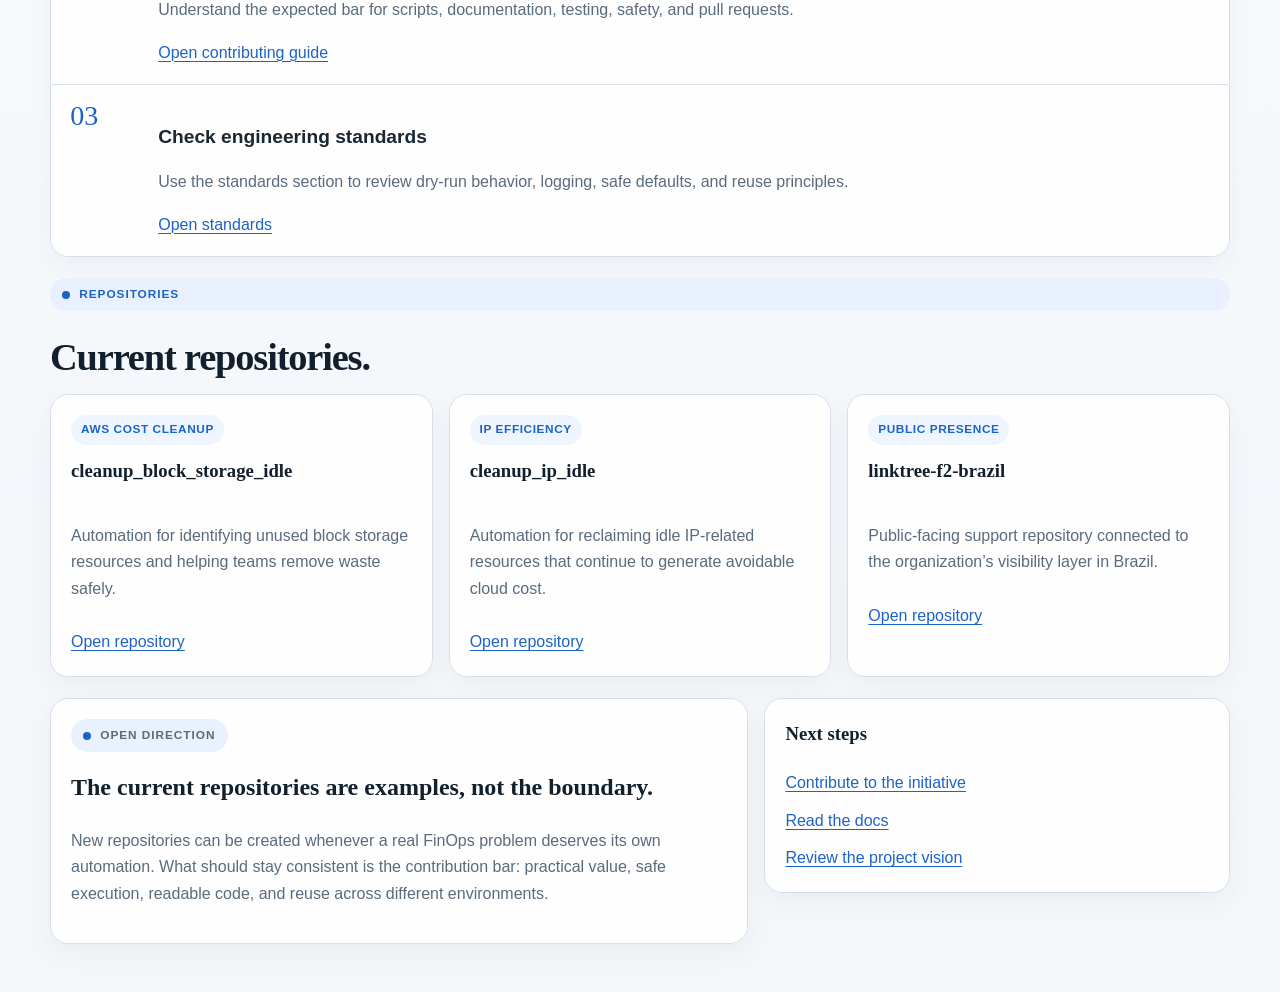
==== commit 35eed5ef: "expand english docs pages" ====
--- a/index.html
+++ b/index.html
@@ -100,6 +100,10 @@
               </p>
             </article>
           </div>
+          <p class="footer-note">
+            FinOps-as-Code is meant to support engineering, FinOps, operations, finance, and governance teams that need
+            practical, reusable automation instead of static guidance alone.
+          </p>
         </section>
 
         <section class="section">
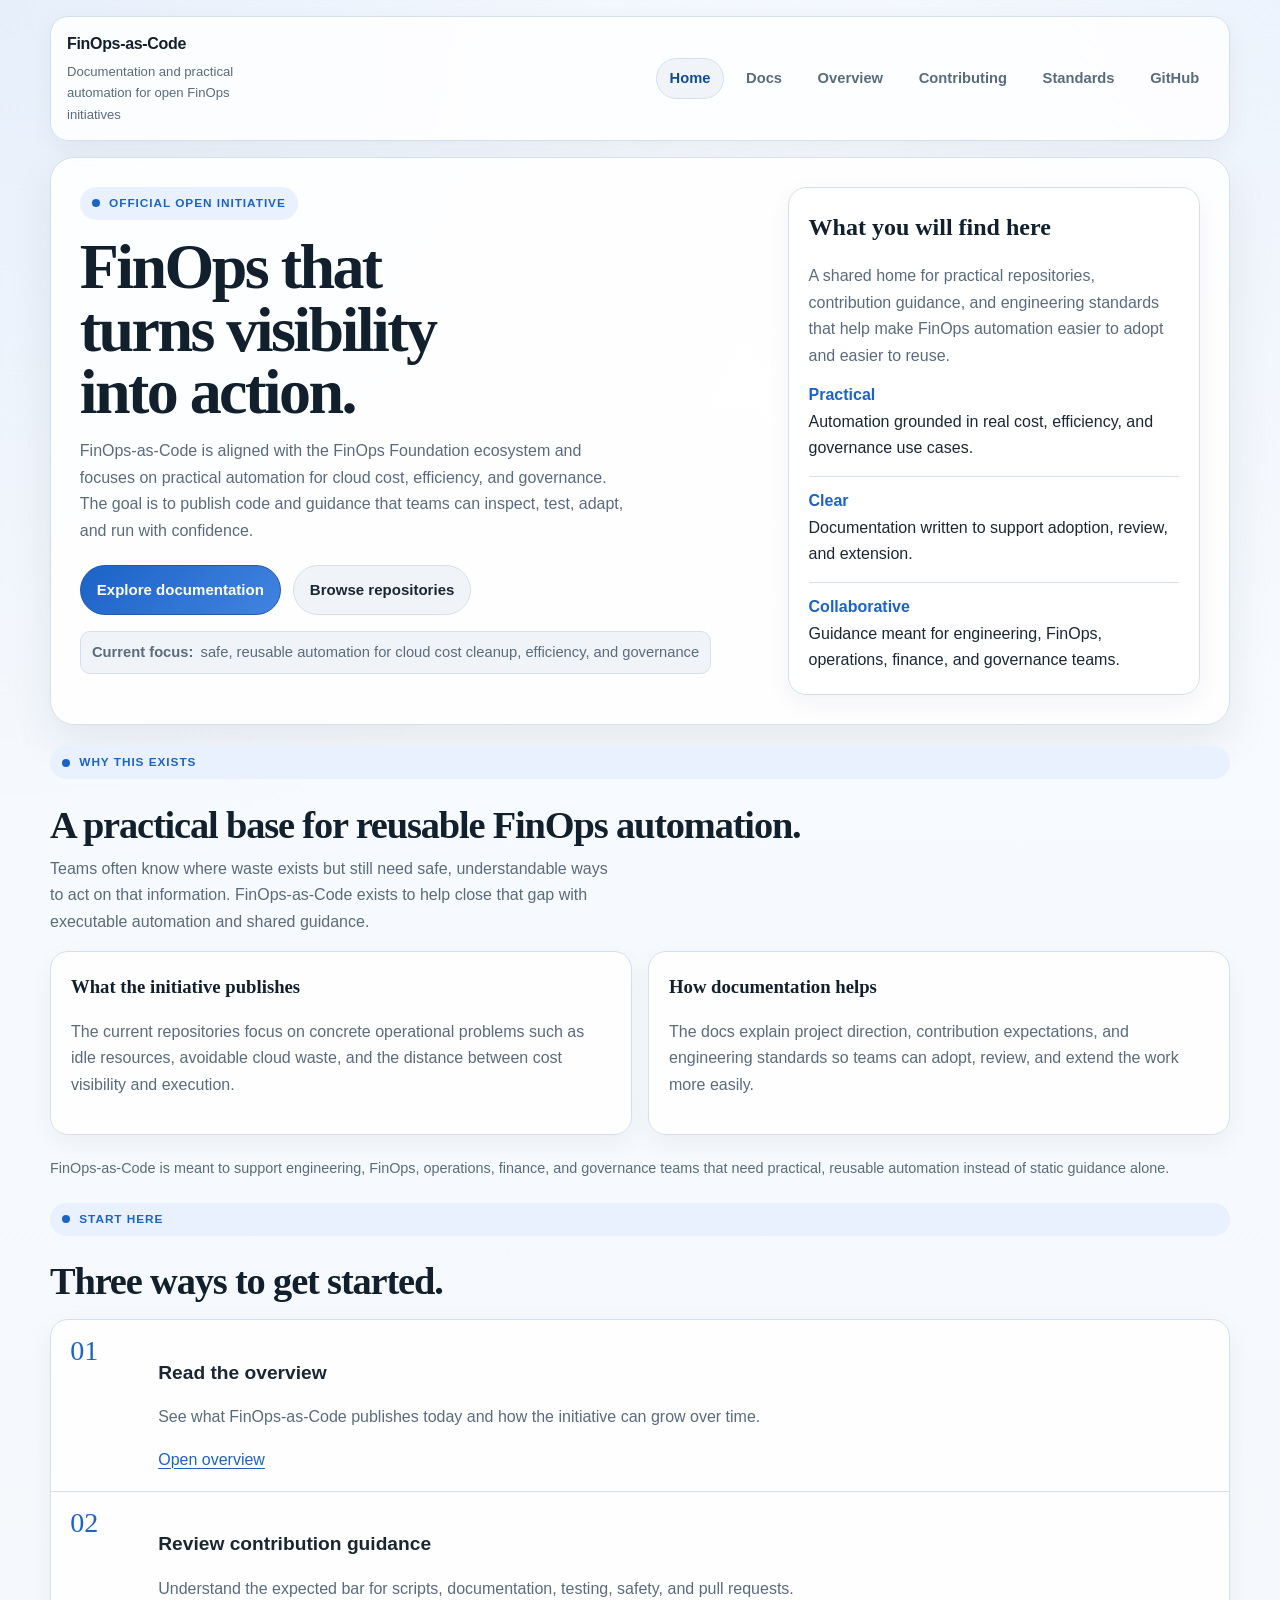
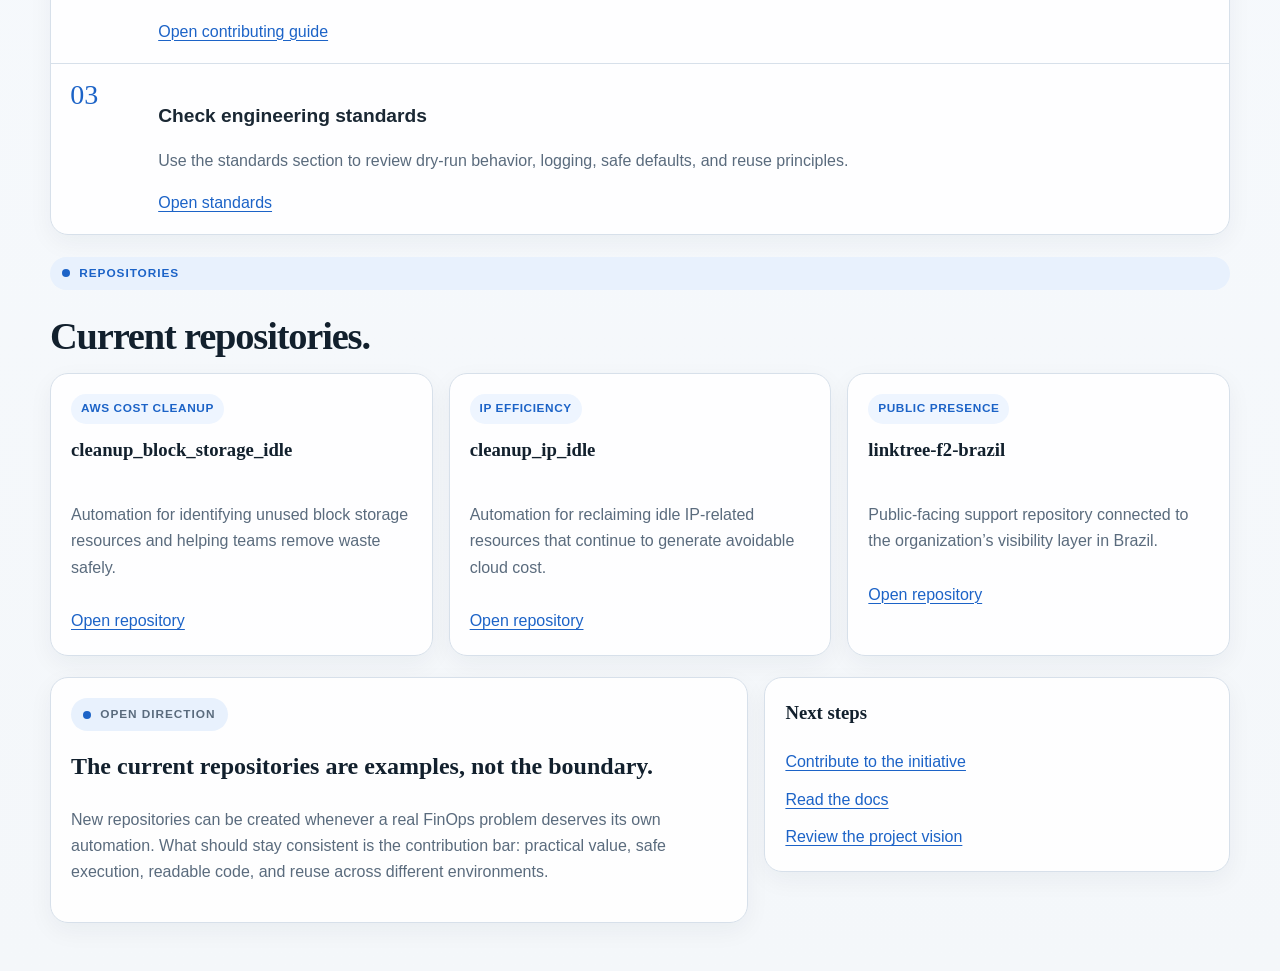
==== commit b7ee2873: "align internal pages with home" ====
--- a/index.html
+++ b/index.html
@@ -40,9 +40,6 @@
             <div class="actions">
               <a class="button primary" href="./docs/index.html">Explore documentation</a>
               <a class="button secondary" href="https://github.com/FinOps-as-Code">Browse repositories</a>
-            </div>
-            <div class="lang-switch">
-              <a href="./index.pt-BR.html">Portuguese version</a>
             </div>
             <div class="hero-kicker">
               <strong>Current focus:</strong>
--- a/assets/site.css
+++ b/assets/site.css
@@ -210,8 +210,7 @@
   font-size: 1rem;
 }
 
-.actions,
-.lang-switch {
+.actions {
   display: flex;
   flex-wrap: wrap;
   gap: 0.75rem;
@@ -219,10 +218,6 @@
 
 .actions {
   margin-top: 1.35rem;
-}
-
-.lang-switch {
-  margin-top: 1rem;
 }
 
 .button {
@@ -327,6 +322,21 @@
   line-height: 1.2;
 }
 
+.page-grid {
+  display: grid;
+  grid-template-columns: minmax(0, 1.2fr) minmax(260px, 0.8fr);
+  gap: 1rem;
+  align-items: start;
+}
+
+.page-main {
+  min-width: 0;
+}
+
+.page-side {
+  min-width: 0;
+}
+
 .section {
   margin-top: 1.35rem;
 }
@@ -451,6 +461,7 @@
 
 @media (max-width: 1080px) {
   .hero-grid,
+  .page-grid,
   .split-grid,
   .repo-grid,
   .cta-layout,
@@ -498,8 +509,7 @@
     font-size: 2.45rem;
   }
 
-  .actions,
-  .lang-switch {
+  .actions {
     flex-direction: column;
     align-items: stretch;
   }
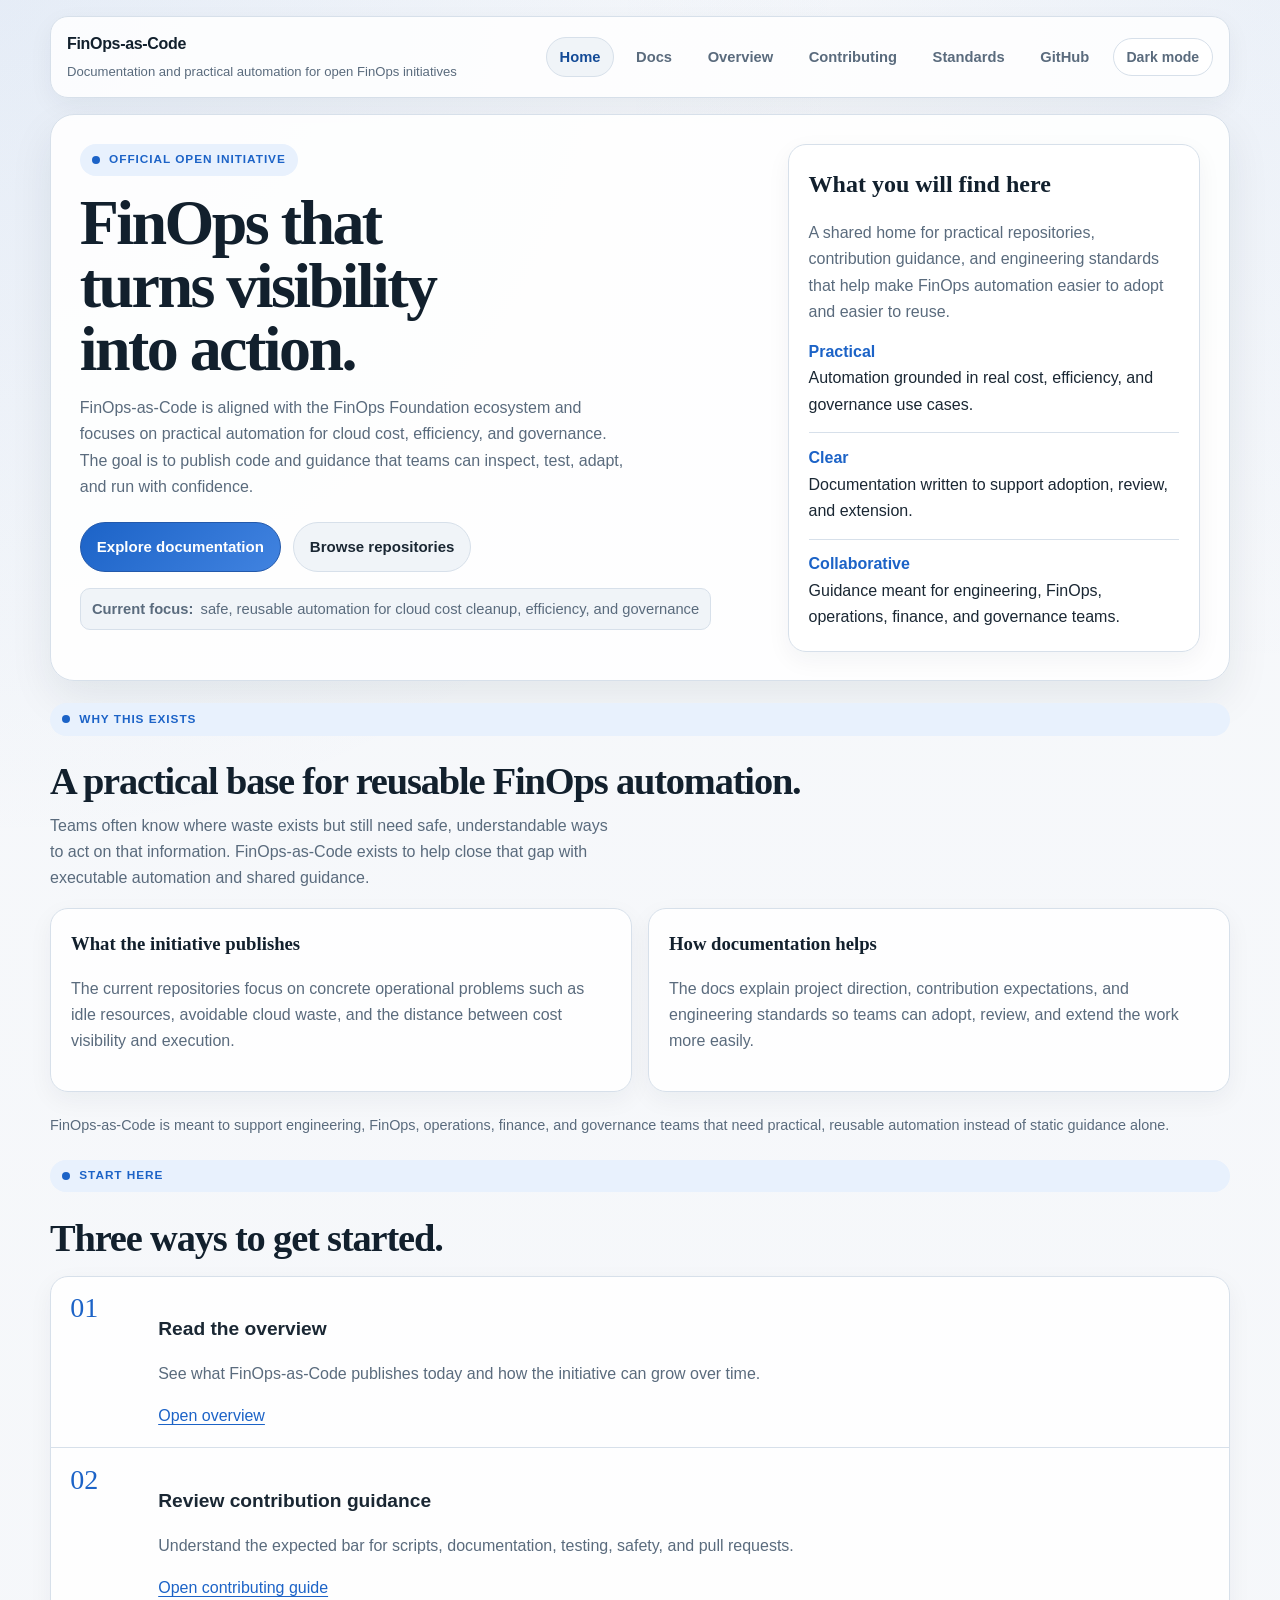
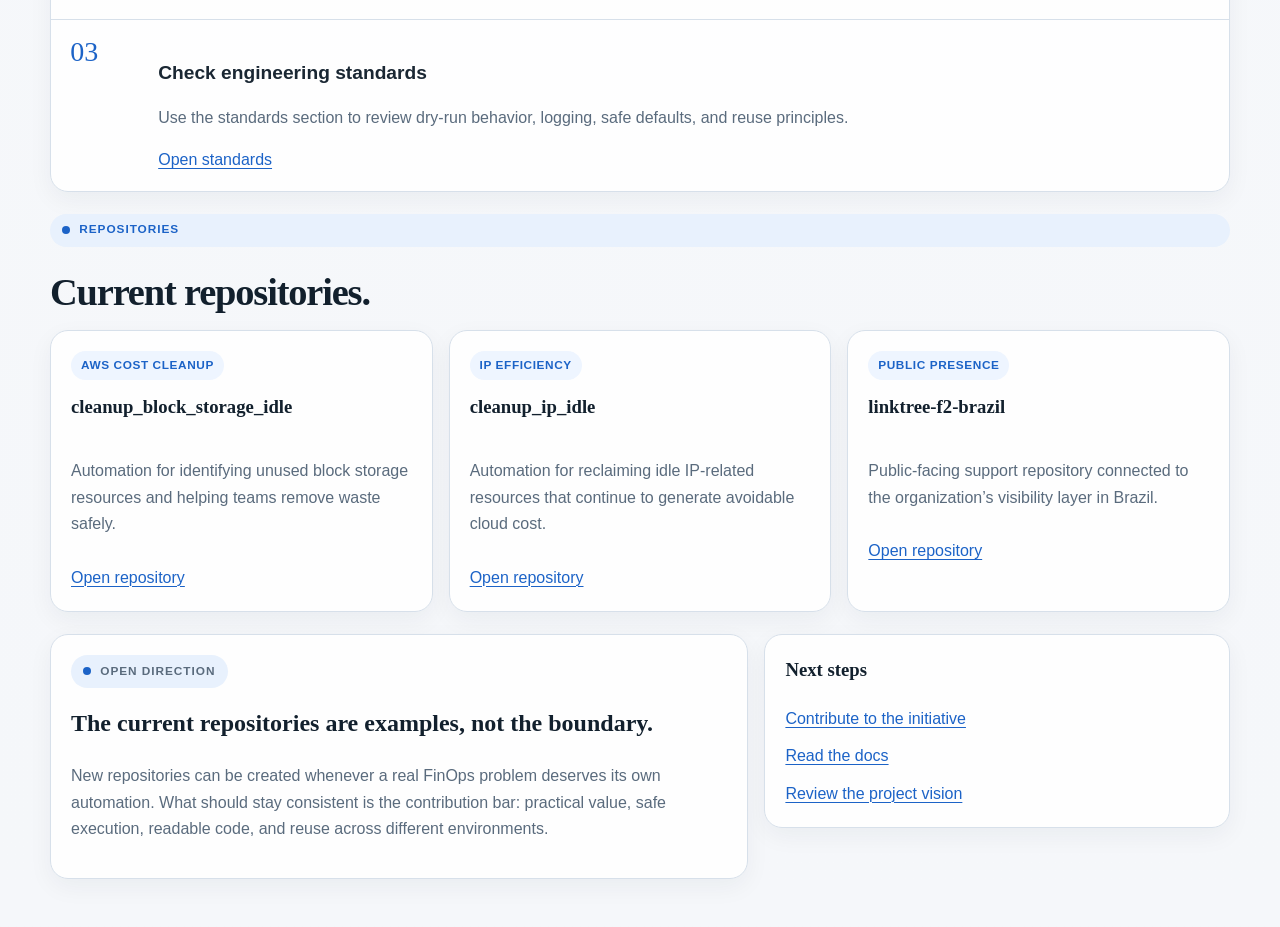
==== commit 2172e09b: "add site-wide dark mode" ====
--- a/index.html
+++ b/index.html
@@ -8,6 +8,7 @@
       name="description"
       content="Shared documentation hub for FinOps-as-Code repositories focused on practical FinOps automation."
     />
+    <script src="./assets/theme.js" defer></script>
     <link rel="stylesheet" href="./assets/site.css" />
   </head>
   <body>
@@ -17,14 +18,17 @@
           <strong>FinOps-as-Code</strong>
           <span>Documentation and practical automation for open FinOps initiatives</span>
         </div>
-        <nav class="nav">
-          <a class="current" href="./index.html">Home</a>
-          <a href="./docs/index.html">Docs</a>
-          <a href="./docs/overview/index.html">Overview</a>
-          <a href="./docs/contributing/index.html">Contributing</a>
-          <a href="./docs/standards/index.html">Standards</a>
-          <a href="https://github.com/FinOps-as-Code">GitHub</a>
-        </nav>
+        <div class="topbar-actions">
+          <nav class="nav">
+            <a class="current" href="./index.html">Home</a>
+            <a href="./docs/index.html">Docs</a>
+            <a href="./docs/overview/index.html">Overview</a>
+            <a href="./docs/contributing/index.html">Contributing</a>
+            <a href="./docs/standards/index.html">Standards</a>
+            <a href="https://github.com/FinOps-as-Code">GitHub</a>
+          </nav>
+          <button class="theme-toggle" type="button" data-theme-toggle aria-label="Toggle color theme">Dark mode</button>
+        </div>
       </div>
 
       <header class="hero">
--- a/assets/site.css
+++ b/assets/site.css
@@ -20,6 +20,24 @@
   --max-width: 1180px;
 }
 
+html[data-theme="dark"] {
+  --bg: #0f1720;
+  --surface: #15202b;
+  --surface-muted: #1b2a38;
+  --surface-accent: #132738;
+  --border: #294055;
+  --border-strong: #395673;
+  --text: #e6eef7;
+  --text-soft: #9fb2c6;
+  --heading: #f2f7fb;
+  --link: #7ab4ff;
+  --link-hover: #a6cbff;
+  --accent: #7ab4ff;
+  --accent-soft: #143150;
+  --shadow-sm: 0 10px 28px rgba(0, 0, 0, 0.28);
+  --shadow-md: 0 22px 50px rgba(0, 0, 0, 0.38);
+}
+
 *,
 *::before,
 *::after {
@@ -36,10 +54,11 @@
   background:
     radial-gradient(circle at top left, rgba(28, 99, 199, 0.08), transparent 30%),
     radial-gradient(circle at top right, rgba(28, 99, 199, 0.05), transparent 24%),
-    linear-gradient(180deg, #f8fbff 0%, #f4f7fa 100%);
+    linear-gradient(180deg, color-mix(in srgb, var(--bg) 86%, white 14%) 0%, var(--bg) 100%);
   color: var(--text);
   font-family: -apple-system, BlinkMacSystemFont, "Segoe UI", Helvetica, Arial, sans-serif;
   line-height: 1.65;
+  transition: background-color 0.2s ease, color 0.2s ease;
 }
 
 a {
@@ -65,7 +84,7 @@
 code {
   font-family: "SFMono-Regular", Consolas, "Liberation Mono", Menlo, monospace;
   font-size: 0.92em;
-  background: #eef2f6;
+  background: color-mix(in srgb, var(--surface-muted) 88%, var(--surface) 12%);
   border: 1px solid var(--border);
   border-radius: 6px;
   padding: 0.12rem 0.35rem;
@@ -121,6 +140,13 @@
   gap: 0.5rem;
 }
 
+.topbar-actions {
+  display: flex;
+  align-items: center;
+  gap: 0.6rem;
+  flex: 0 0 auto;
+}
+
 .nav a {
   display: inline-flex;
   align-items: center;
@@ -140,6 +166,26 @@
   border-color: var(--border);
   background: var(--surface-muted);
   color: var(--link-hover);
+}
+
+.theme-toggle {
+  display: inline-flex;
+  align-items: center;
+  justify-content: center;
+  min-height: 38px;
+  padding: 0.45rem 0.8rem;
+  border: 1px solid var(--border);
+  border-radius: 999px;
+  background: var(--surface);
+  color: var(--text-soft);
+  font-size: 0.88rem;
+  font-weight: 600;
+  cursor: pointer;
+}
+
+.theme-toggle:hover {
+  border-color: var(--border-strong);
+  color: var(--heading);
 }
 
 .hero {
@@ -498,6 +544,13 @@
     justify-content: flex-start;
   }
 
+  .topbar-actions {
+    width: 100%;
+    justify-content: space-between;
+    align-items: flex-start;
+    flex-wrap: wrap;
+  }
+
   .nav a {
     min-height: 36px;
     padding: 0.4rem 0.72rem;
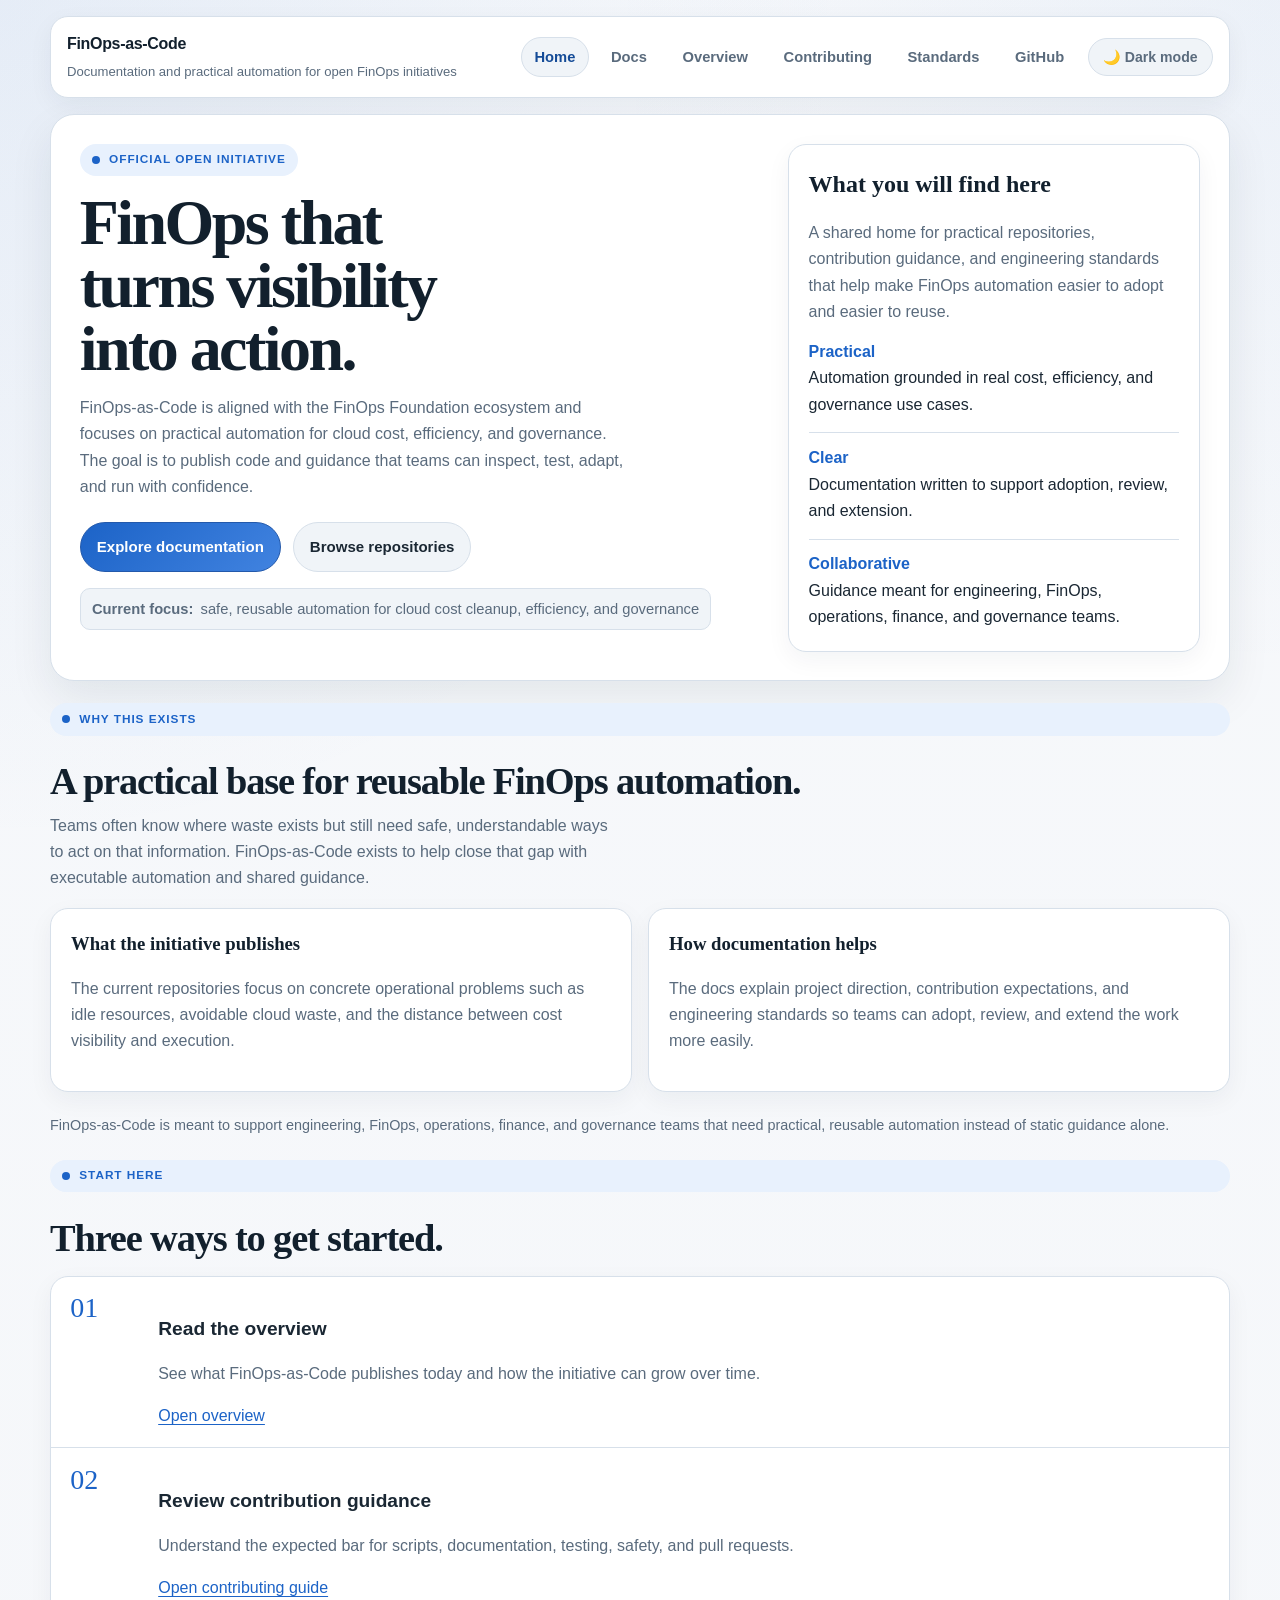
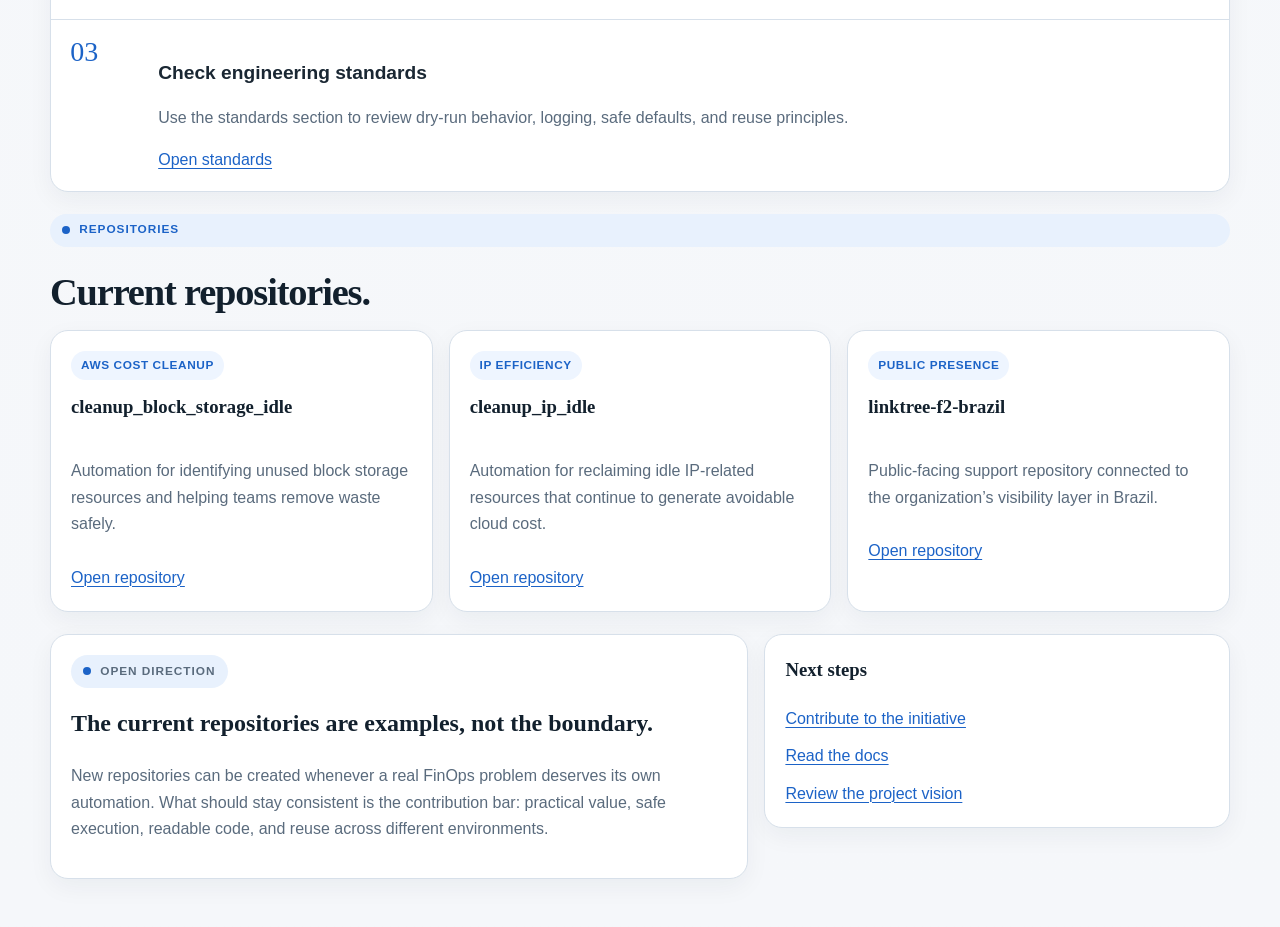
==== commit 9e20a262: "fix: dark mode - remove hardcoded backgrounds, fix FOUC, improve theme toggle icon" ====
--- a/index.html
+++ b/index.html
@@ -8,7 +8,7 @@
       name="description"
       content="Shared documentation hub for FinOps-as-Code repositories focused on practical FinOps automation."
     />
-    <script src="./assets/theme.js" defer></script>
+    <script src="./assets/theme.js"></script>
     <link rel="stylesheet" href="./assets/site.css" />
   </head>
   <body>
--- a/assets/site.css
+++ b/assets/site.css
@@ -106,7 +106,7 @@
   padding: 0.9rem 1rem;
   border: 1px solid var(--border);
   border-radius: var(--radius-md);
-  background: rgba(255, 255, 255, 0.86);
+  background: var(--surface);
   box-shadow: var(--shadow-sm);
 }
 
@@ -171,20 +171,24 @@
 .theme-toggle {
   display: inline-flex;
   align-items: center;
+  gap: 0.4rem;
   justify-content: center;
   min-height: 38px;
-  padding: 0.45rem 0.8rem;
+  padding: 0.45rem 0.9rem;
   border: 1px solid var(--border);
   border-radius: 999px;
-  background: var(--surface);
+  background: var(--surface-muted);
   color: var(--text-soft);
   font-size: 0.88rem;
   font-weight: 600;
   cursor: pointer;
+  transition: background 0.15s ease, border-color 0.15s ease, color 0.15s ease;
+  white-space: nowrap;
 }
 
 .theme-toggle:hover {
   border-color: var(--border-strong);
+  background: var(--surface);
   color: var(--heading);
 }
 
@@ -192,7 +196,7 @@
   padding: 1.8rem;
   border: 1px solid var(--border);
   border-radius: var(--radius-lg);
-  background: rgba(255, 255, 255, 0.9);
+  background: var(--surface);
   box-shadow: var(--shadow-md);
 }
 
@@ -313,7 +317,7 @@
 .entry-list {
   border: 1px solid var(--border);
   border-radius: var(--radius-md);
-  background: rgba(255, 255, 255, 0.9);
+  background: var(--surface);
   box-shadow: var(--shadow-sm);
 }
 
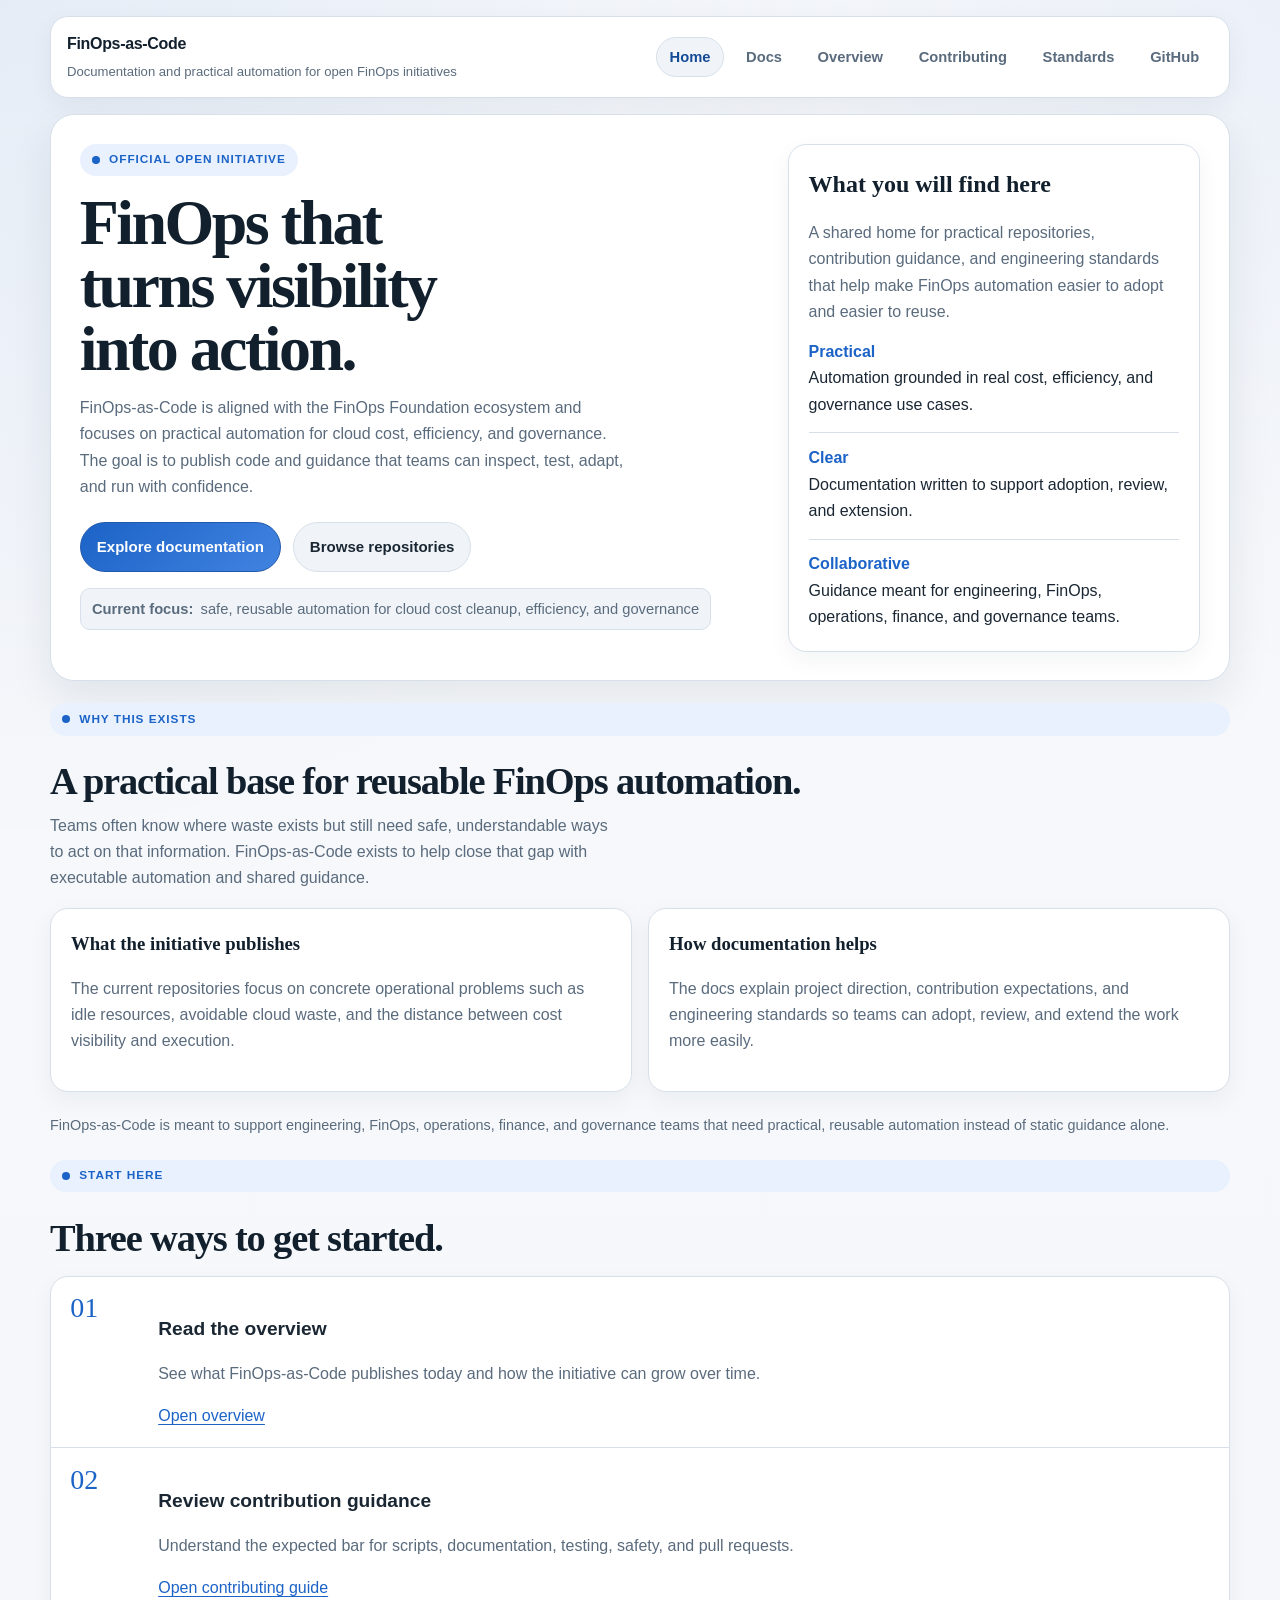
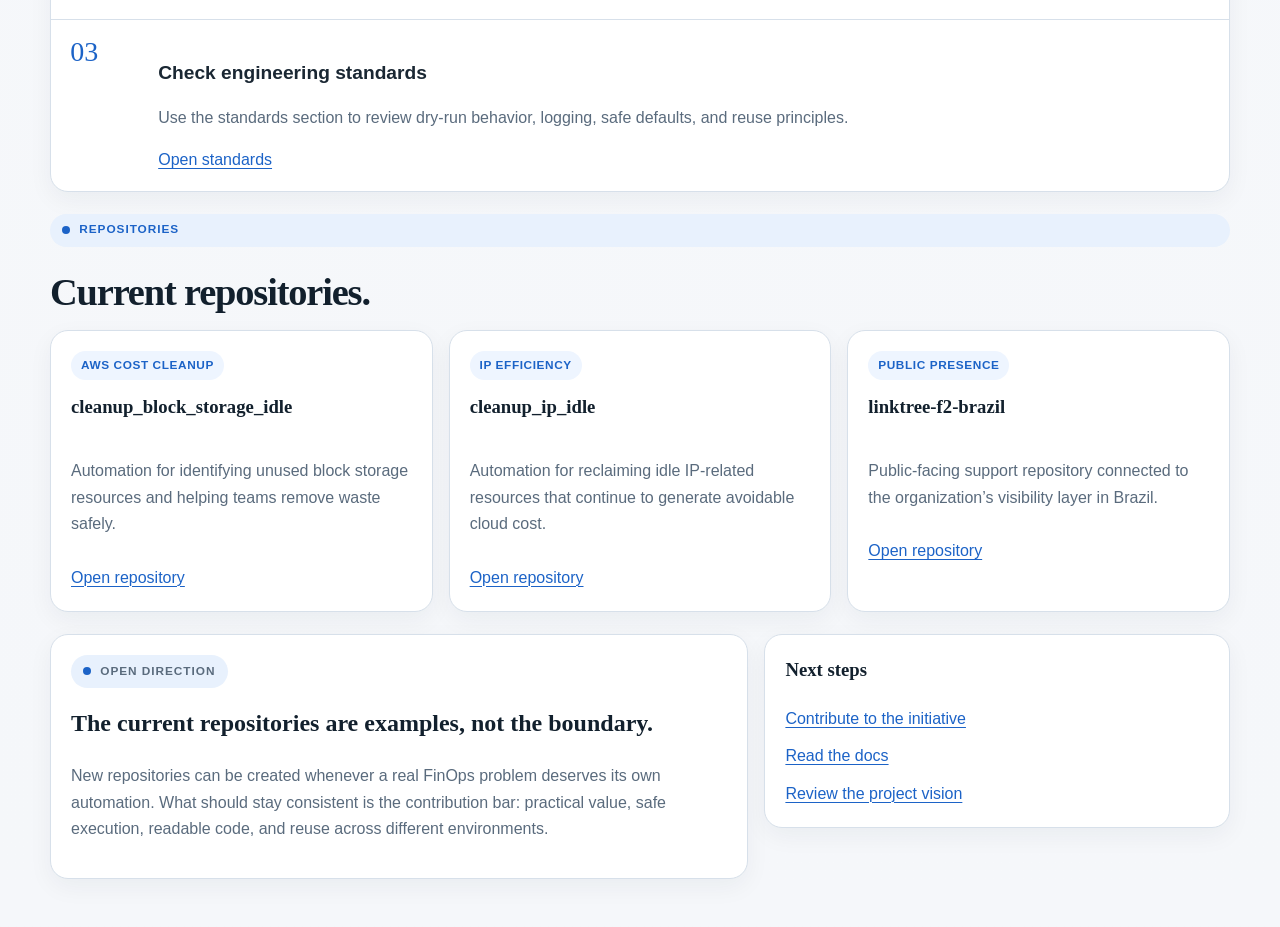
==== commit a80d6af4: "refactor: remove theme toggle button and JS, use prefers-color-scheme CSS only" ====
--- a/index.html
+++ b/index.html
@@ -8,7 +8,6 @@
       name="description"
       content="Shared documentation hub for FinOps-as-Code repositories focused on practical FinOps automation."
     />
-    <script src="./assets/theme.js"></script>
     <link rel="stylesheet" href="./assets/site.css" />
   </head>
   <body>
@@ -27,7 +26,6 @@
             <a href="./docs/standards/index.html">Standards</a>
             <a href="https://github.com/FinOps-as-Code">GitHub</a>
           </nav>
-          <button class="theme-toggle" type="button" data-theme-toggle aria-label="Toggle color theme">Dark mode</button>
         </div>
       </div>
 
--- a/assets/site.css
+++ b/assets/site.css
@@ -20,22 +20,24 @@
   --max-width: 1180px;
 }
 
-html[data-theme="dark"] {
-  --bg: #0f1720;
-  --surface: #15202b;
-  --surface-muted: #1b2a38;
-  --surface-accent: #132738;
-  --border: #294055;
-  --border-strong: #395673;
-  --text: #e6eef7;
-  --text-soft: #9fb2c6;
-  --heading: #f2f7fb;
-  --link: #7ab4ff;
-  --link-hover: #a6cbff;
-  --accent: #7ab4ff;
-  --accent-soft: #143150;
-  --shadow-sm: 0 10px 28px rgba(0, 0, 0, 0.28);
-  --shadow-md: 0 22px 50px rgba(0, 0, 0, 0.38);
+@media (prefers-color-scheme: dark) {
+  :root {
+    --bg: #0f1720;
+    --surface: #15202b;
+    --surface-muted: #1b2a38;
+    --surface-accent: #132738;
+    --border: #294055;
+    --border-strong: #395673;
+    --text: #e6eef7;
+    --text-soft: #9fb2c6;
+    --heading: #f2f7fb;
+    --link: #7ab4ff;
+    --link-hover: #a6cbff;
+    --accent: #7ab4ff;
+    --accent-soft: #143150;
+    --shadow-sm: 0 10px 28px rgba(0, 0, 0, 0.28);
+    --shadow-md: 0 22px 50px rgba(0, 0, 0, 0.38);
+  }
 }
 
 *,
@@ -58,7 +60,6 @@
   color: var(--text);
   font-family: -apple-system, BlinkMacSystemFont, "Segoe UI", Helvetica, Arial, sans-serif;
   line-height: 1.65;
-  transition: background-color 0.2s ease, color 0.2s ease;
 }
 
 a {
@@ -134,7 +135,6 @@
 
 .nav {
   display: flex;
-  flex: 999 1 540px;
   flex-wrap: wrap;
   justify-content: flex-end;
   gap: 0.5rem;
@@ -145,51 +145,6 @@
   align-items: center;
   gap: 0.6rem;
   flex: 0 0 auto;
-}
-
-.nav a {
-  display: inline-flex;
-  align-items: center;
-  justify-content: center;
-  min-height: 38px;
-  padding: 0.45rem 0.8rem;
-  border: 1px solid transparent;
-  border-radius: 999px;
-  color: var(--text-soft);
-  font-size: 0.92rem;
-  font-weight: 600;
-  text-decoration: none;
-}
-
-.nav a.current,
-.nav a:hover {
-  border-color: var(--border);
-  background: var(--surface-muted);
-  color: var(--link-hover);
-}
-
-.theme-toggle {
-  display: inline-flex;
-  align-items: center;
-  gap: 0.4rem;
-  justify-content: center;
-  min-height: 38px;
-  padding: 0.45rem 0.9rem;
-  border: 1px solid var(--border);
-  border-radius: 999px;
-  background: var(--surface-muted);
-  color: var(--text-soft);
-  font-size: 0.88rem;
-  font-weight: 600;
-  cursor: pointer;
-  transition: background 0.15s ease, border-color 0.15s ease, color 0.15s ease;
-  white-space: nowrap;
-}
-
-.theme-toggle:hover {
-  border-color: var(--border-strong);
-  background: var(--surface);
-  color: var(--heading);
 }
 
 .hero {
@@ -580,3 +535,24 @@
     gap: 0.45rem;
   }
 }
+
+.nav a {
+  display: inline-flex;
+  align-items: center;
+  justify-content: center;
+  min-height: 38px;
+  padding: 0.45rem 0.8rem;
+  border: 1px solid transparent;
+  border-radius: 999px;
+  color: var(--text-soft);
+  font-size: 0.92rem;
+  font-weight: 600;
+  text-decoration: none;
+}
+
+.nav a.current,
+.nav a:hover {
+  border-color: var(--border);
+  background: var(--surface-muted);
+  color: var(--link-hover);
+}
